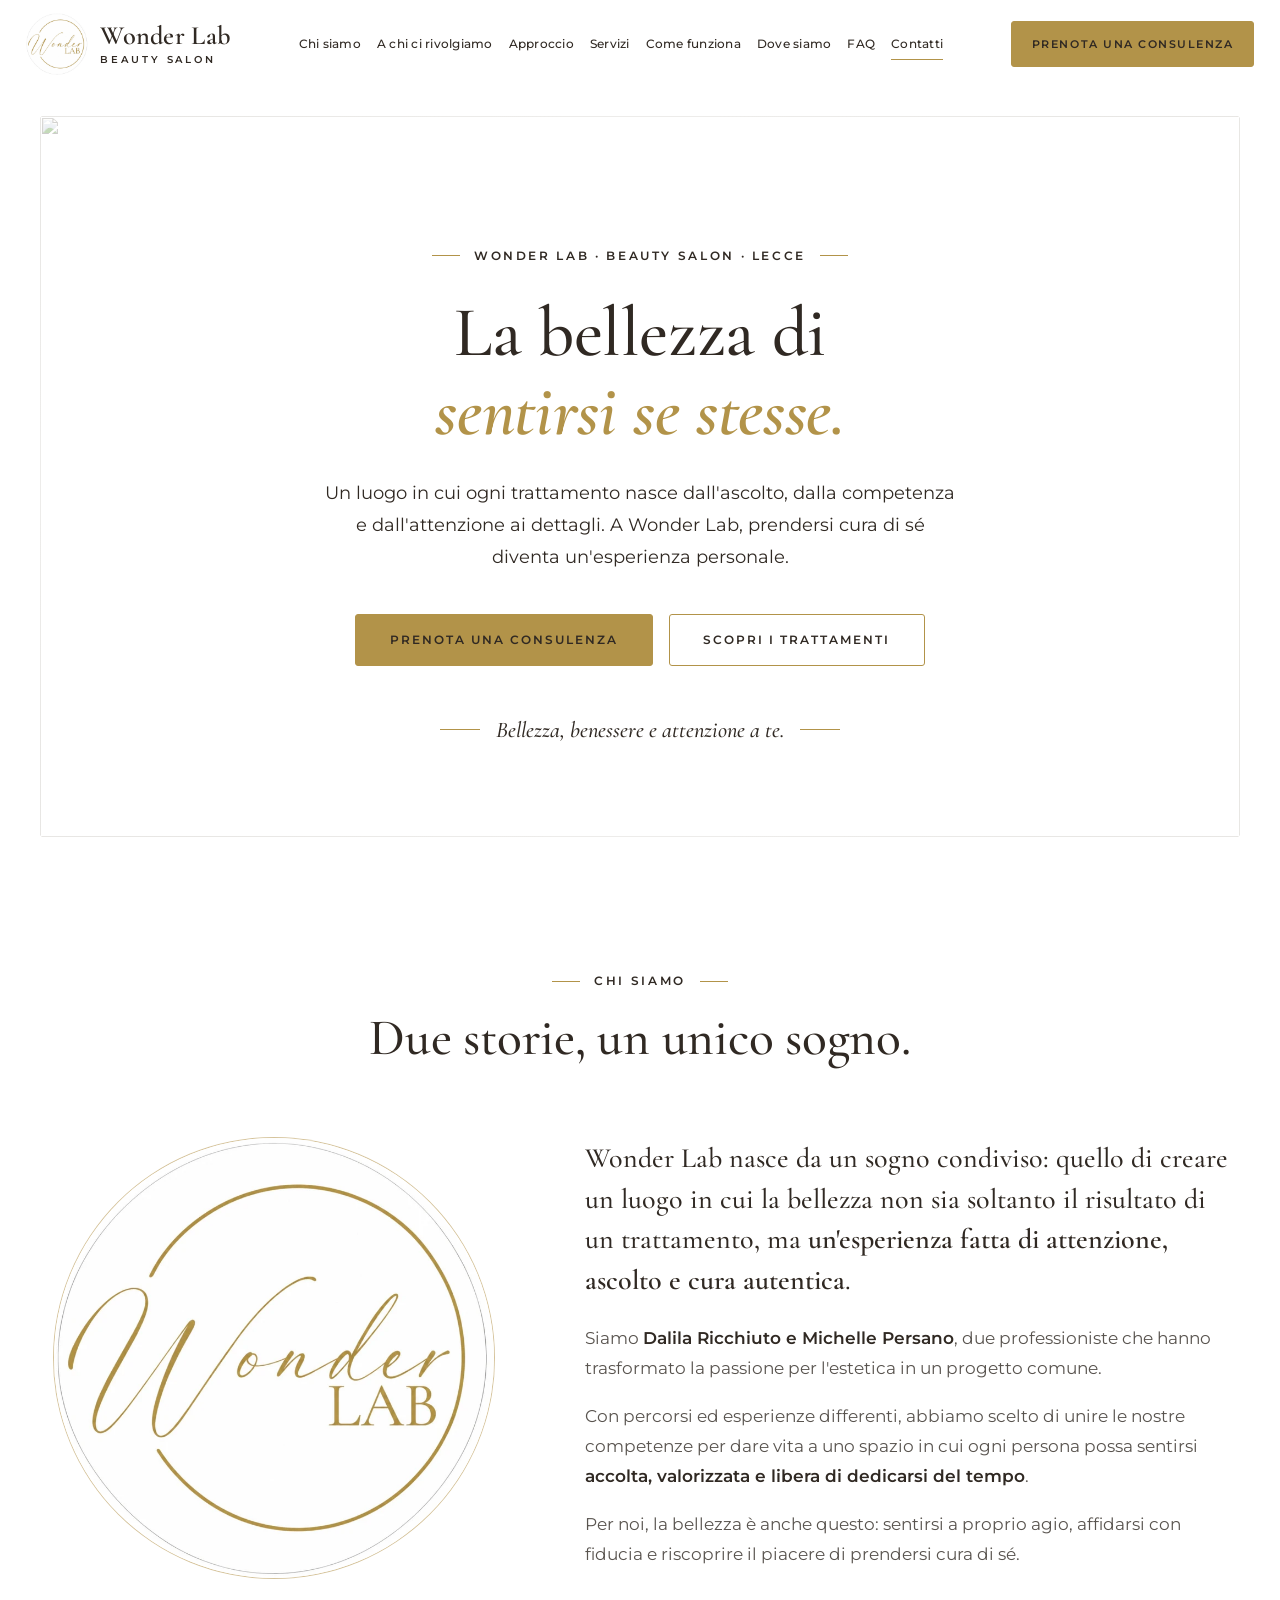
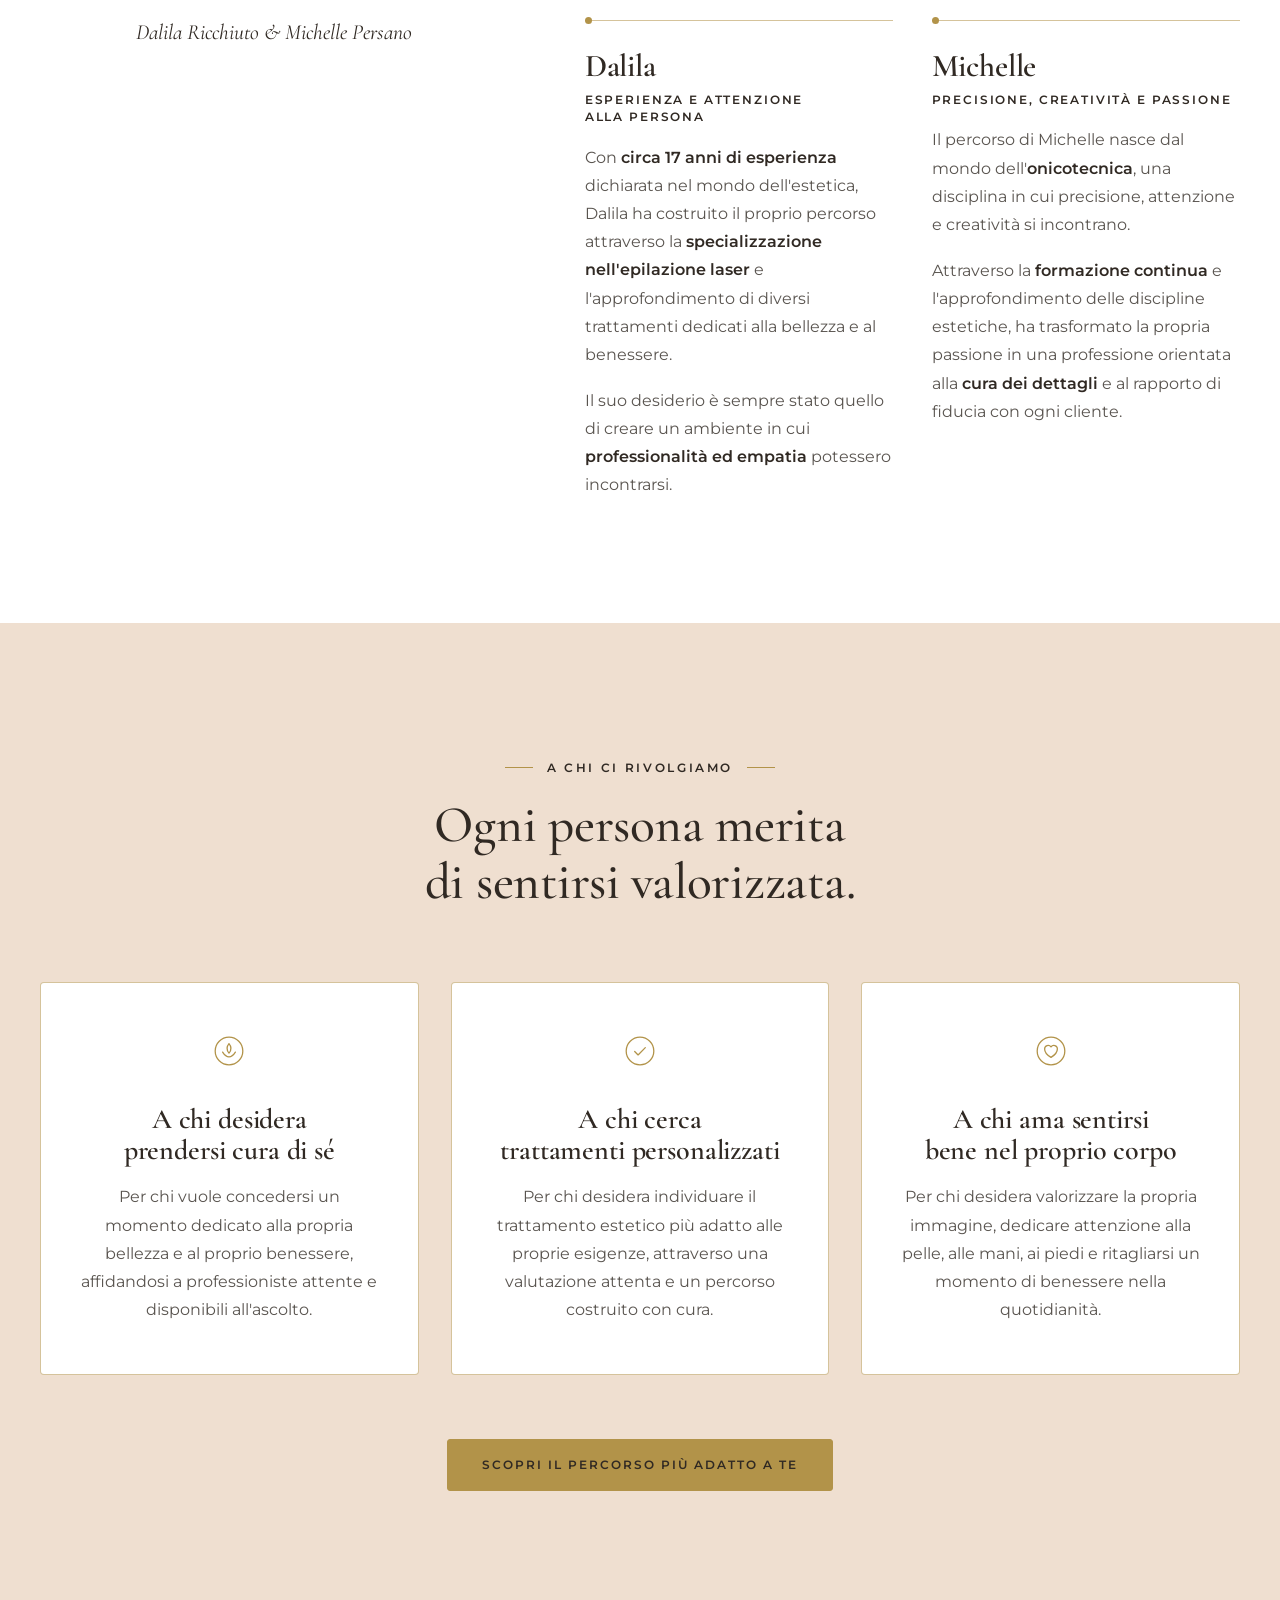
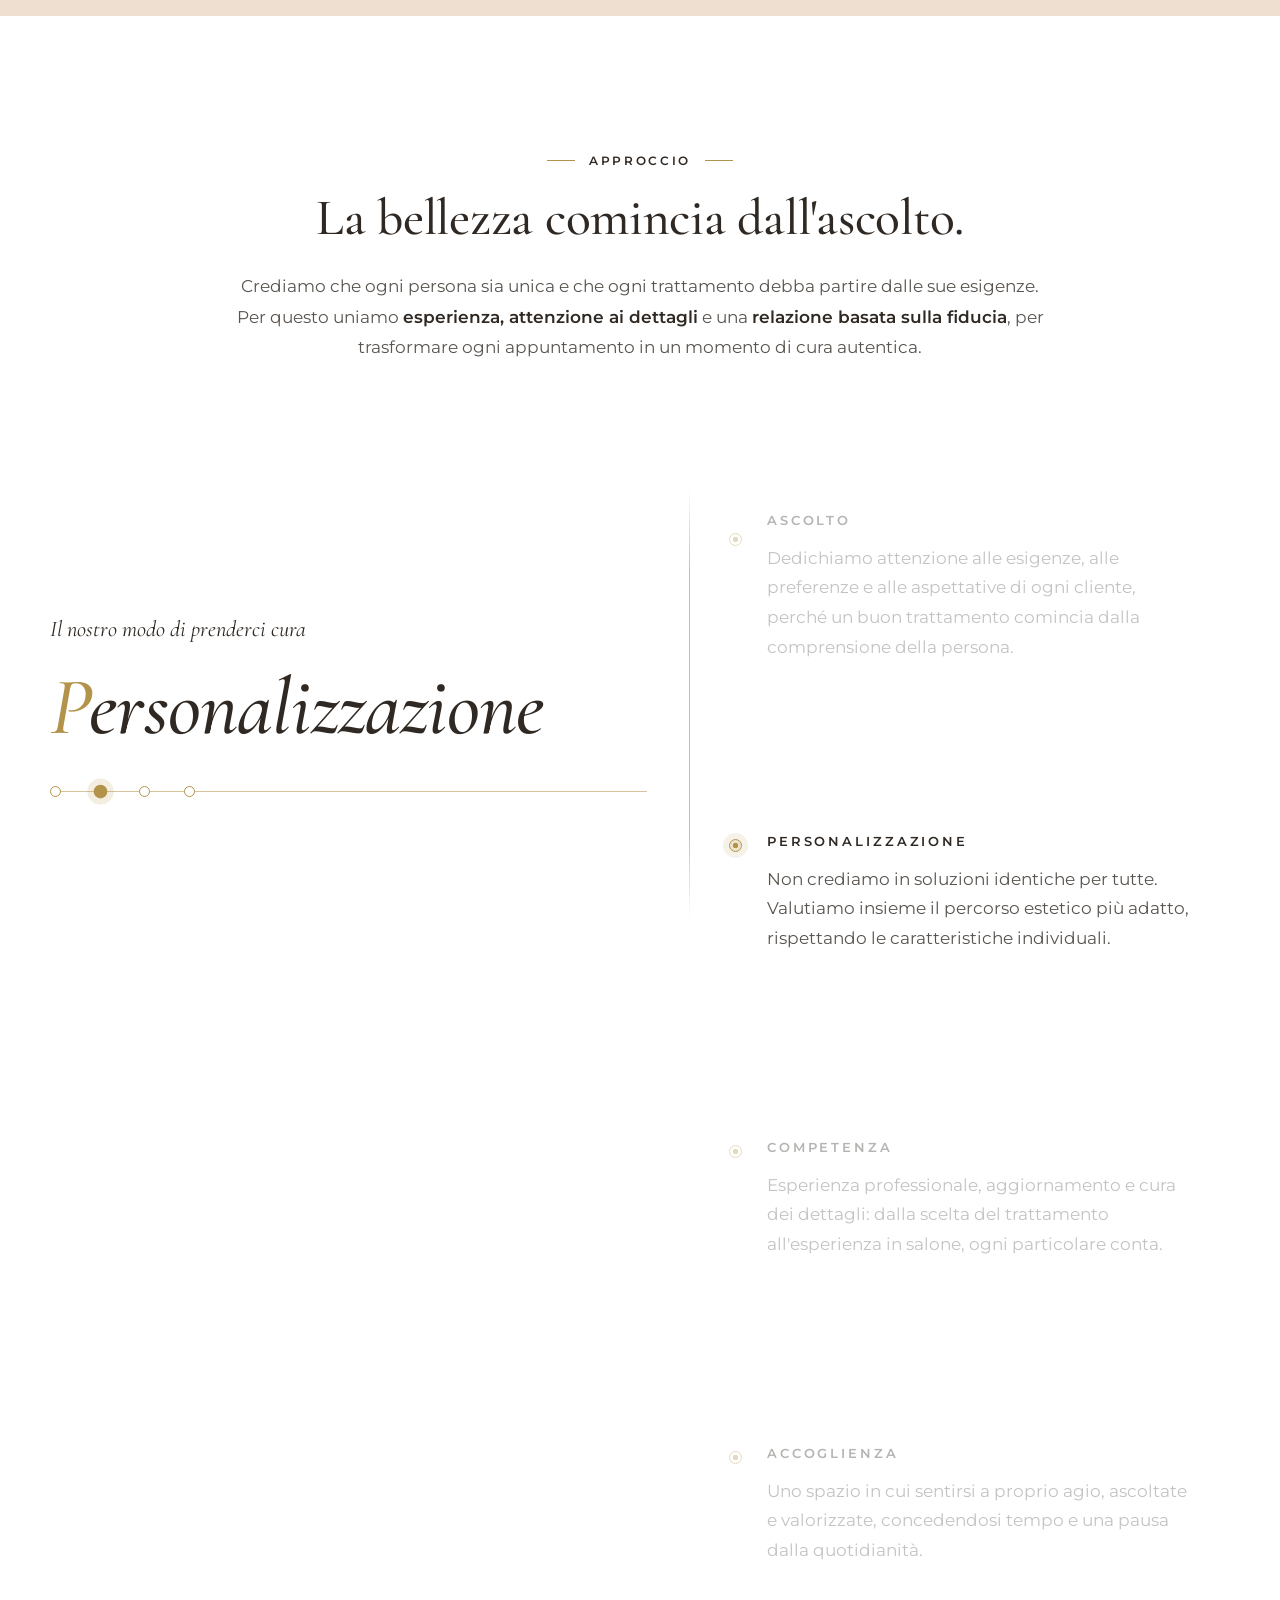
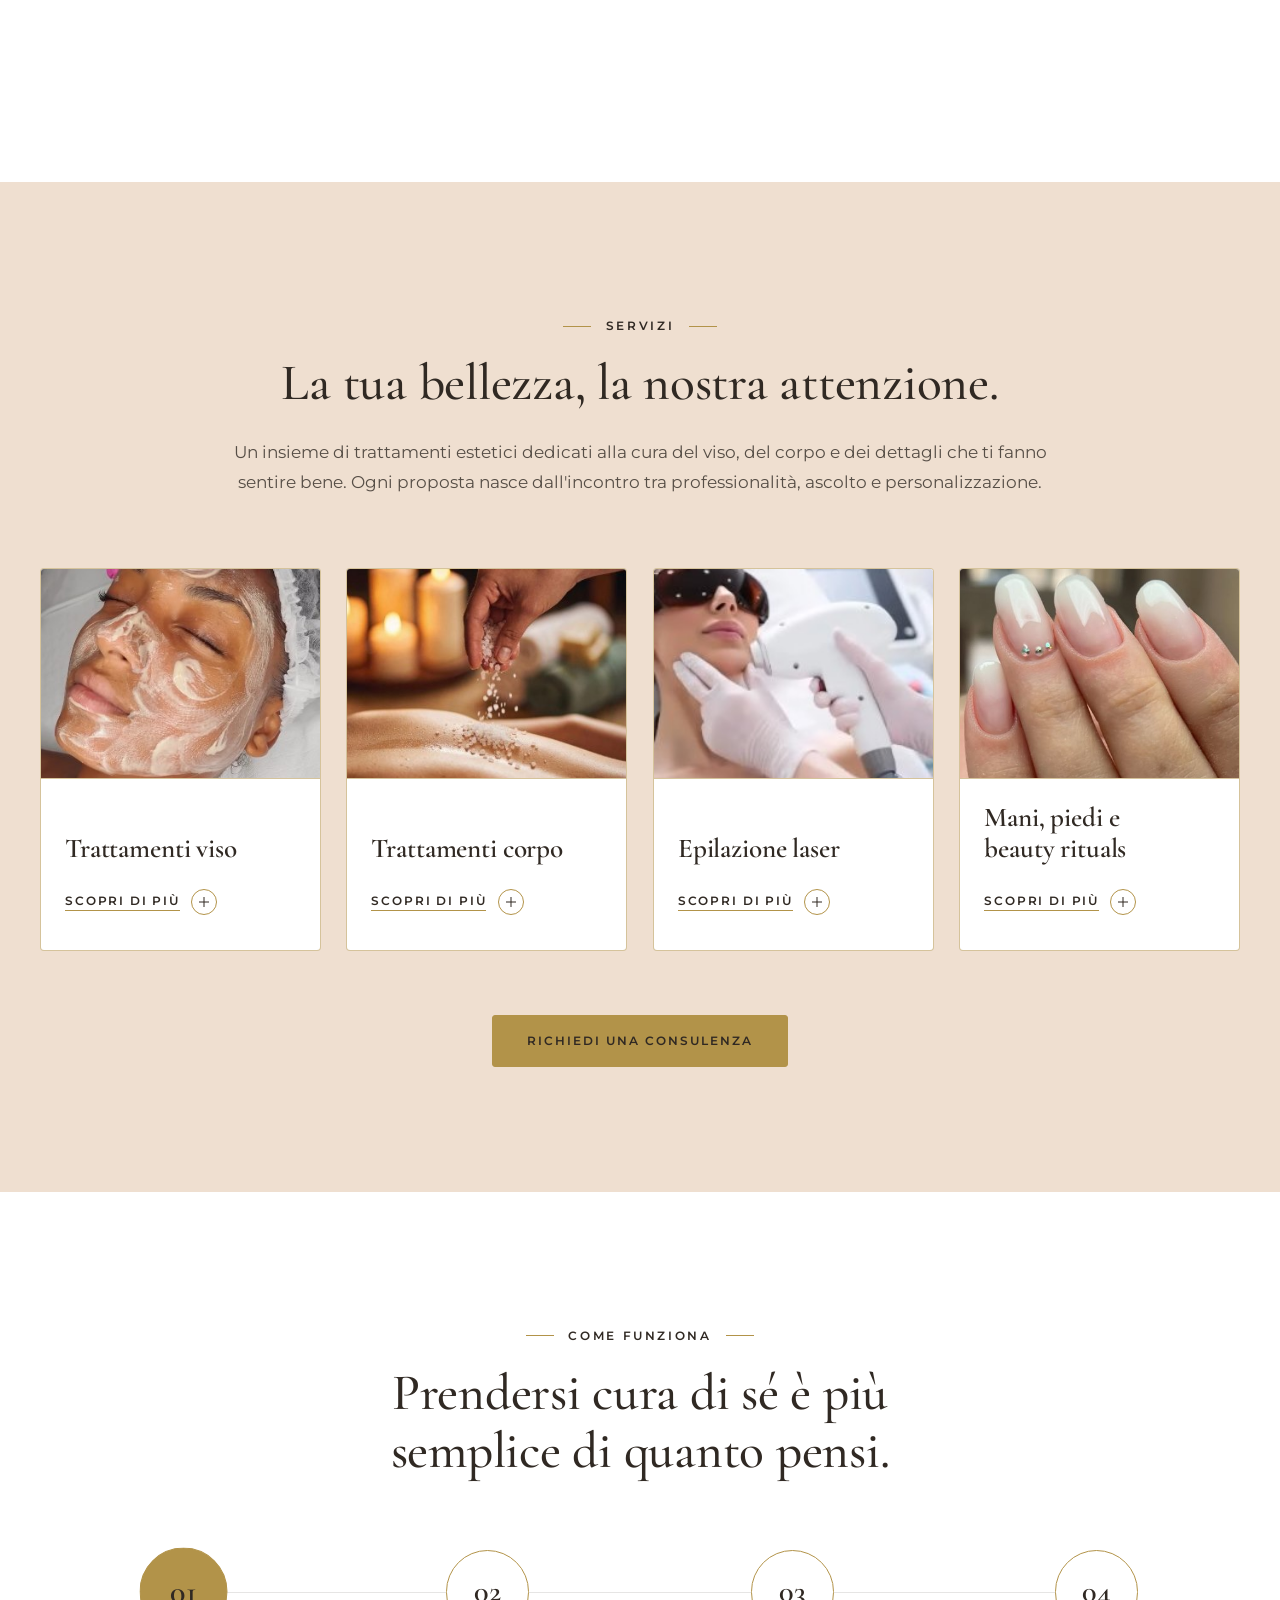
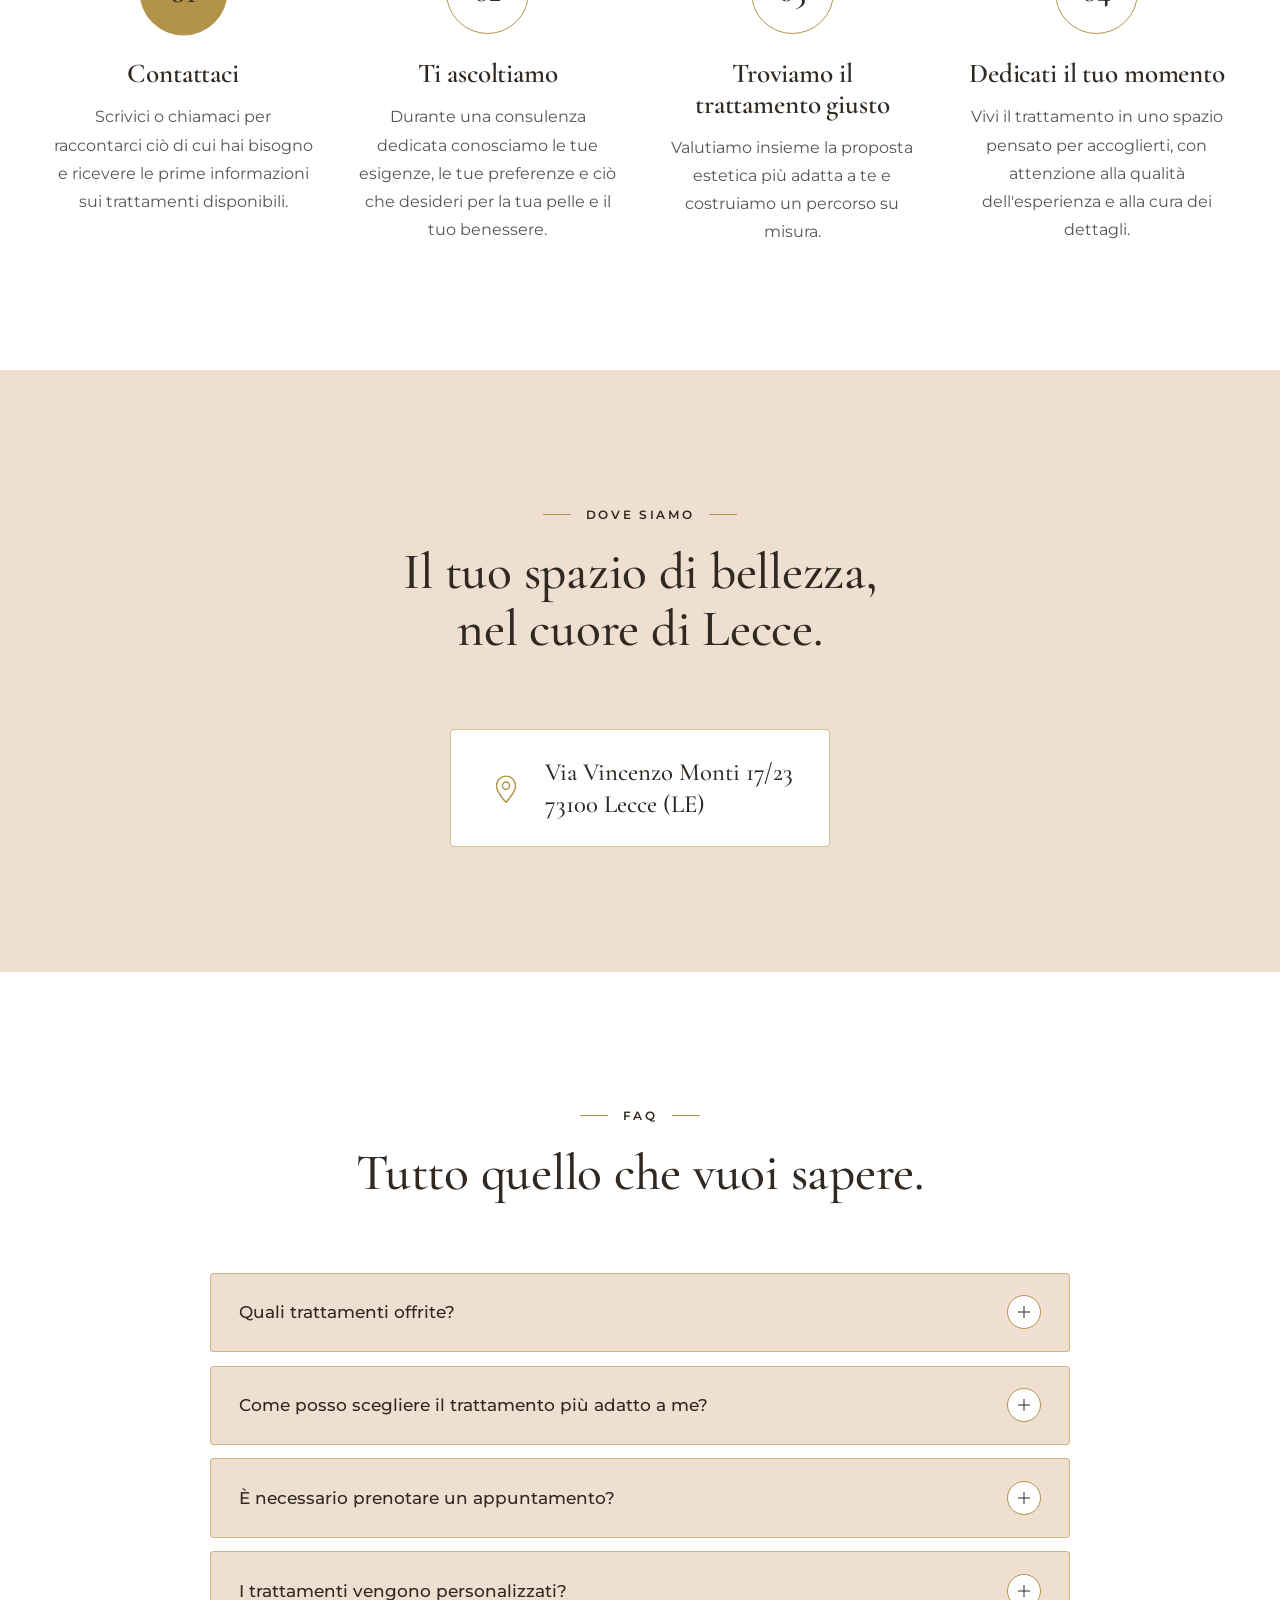
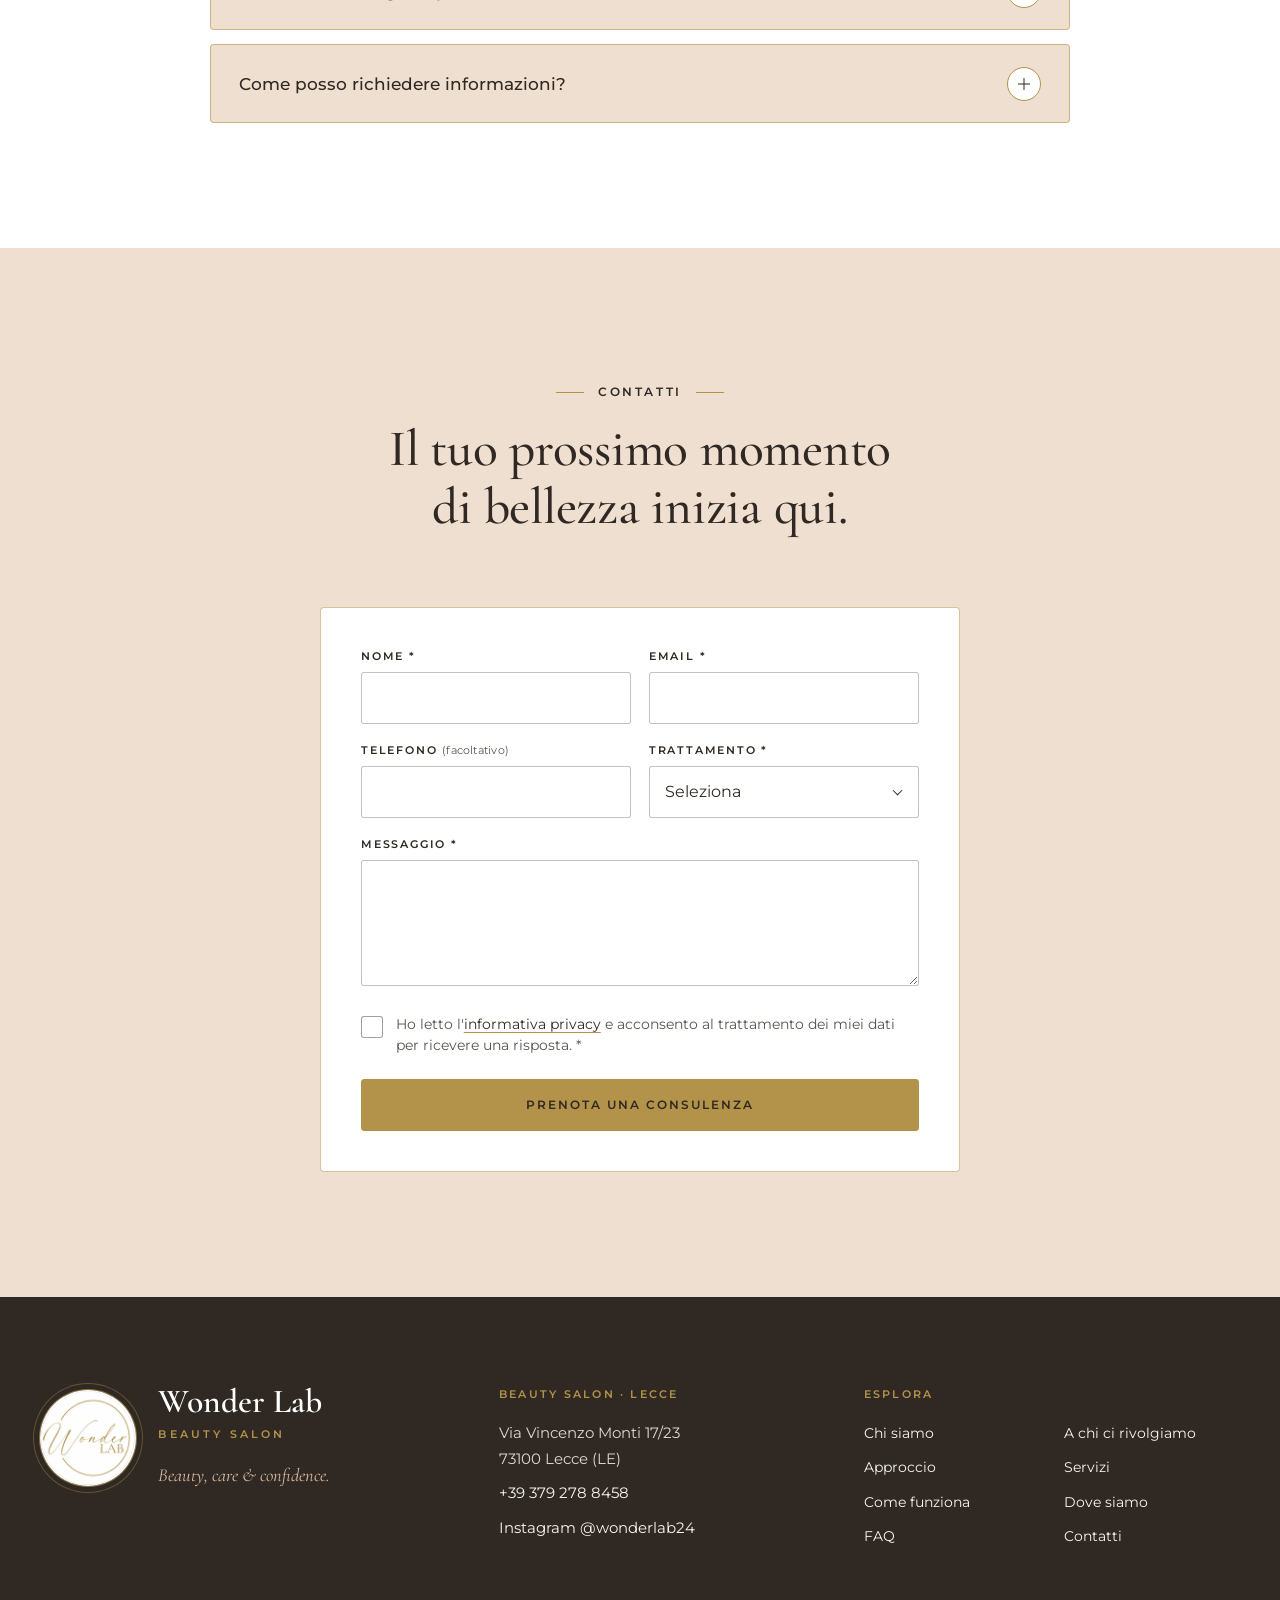
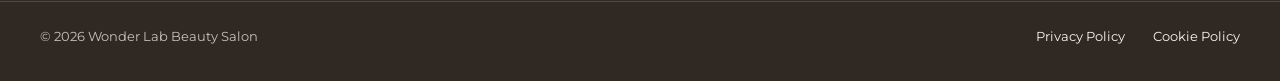
==== index.html @ a3a6bc38 "Sito one-page Wonder Lab Beauty Salon Prima versione del sito statico: header con menu completo, her" ====
<!doctype html>
<html lang="it">
<head>
  <meta charset="utf-8">
  <meta name="viewport" content="width=device-width, initial-scale=1">
  <title>Wonder Lab Beauty Salon Lecce | Trattamenti Viso e Corpo</title>
  <meta name="description" content="Scopri Wonder Lab Beauty Salon a Lecce: trattamenti estetici viso e corpo, epilazione laser, cura delle mani e dei piedi. Contattaci per una consulenza.">
  <meta name="theme-color" content="#FFFFFF">
  <link rel="canonical" href="https://www.example.com/"><!-- TODO: sostituire con il dominio definitivo -->

  <meta property="og:type" content="website">
  <meta property="og:locale" content="it_IT">
  <meta property="og:title" content="Wonder Lab Beauty Salon Lecce">
  <meta property="og:description" content="Trattamenti estetici viso e corpo, epilazione laser, cura delle mani e dei piedi a Lecce. Prenota una consulenza.">
  <meta property="og:image" content="assets/img/wonder-lab-logo.webp">

  <link rel="icon" type="image/webp" href="assets/img/wonder-lab-logo.webp">

  <link rel="preconnect" href="https://fonts.googleapis.com">
  <link rel="preconnect" href="https://fonts.gstatic.com" crossorigin>
  <link href="https://fonts.googleapis.com/css2?family=Cormorant+Garamond:ital,wght@0,500;0,600;1,500;1,600&family=Montserrat:wght@400;500;600&display=swap" rel="stylesheet">

  <link rel="preconnect" href="https://images.unsplash.com">
  <link rel="preload" as="image"
        imagesrcset="https://images.unsplash.com/photo-1552693673-1bf958298935?auto=format&fit=crop&w=800&q=70 800w,
                     https://images.unsplash.com/photo-1552693673-1bf958298935?auto=format&fit=crop&w=1400&q=70 1400w,
                     https://images.unsplash.com/photo-1552693673-1bf958298935?auto=format&fit=crop&w=2000&q=70 2000w"
        imagesizes="(min-width: 1280px) 1240px, 100vw">

  <link rel="stylesheet" href="css/styles.css">
  <script>document.documentElement.classList.add('js');</script>

  <!-- Dati strutturati: solo dati verificati (niente orari, recensioni o rating) -->
  <script type="application/ld+json">
  {
    "@context": "https://schema.org",
    "@type": "BeautySalon",
    "name": "Wonder Lab Beauty Salon",
    "image": "assets/img/wonder-lab-logo.webp",
    "logo": "assets/img/wonder-lab-logo.webp",
    "telephone": "+39 379 278 8458",
    "address": {
      "@type": "PostalAddress",
      "streetAddress": "Via Vincenzo Monti 17/23",
      "postalCode": "73100",
      "addressLocality": "Lecce",
      "addressRegion": "LE",
      "addressCountry": "IT"
    },
    "founder": [
      { "@type": "Person", "name": "Dalila Ricchiuto" },
      { "@type": "Person", "name": "Michelle Persano" }
    ],
    "sameAs": ["https://www.instagram.com/wonderlab24/"]
  }
  </script>
</head>
<body>
  <a class="skip-link" href="#main">Vai al contenuto</a>

  <!-- ============ 1. HEADER ============ -->
  <header class="site-header" id="top">
    <div class="header-inner">
      <a class="brand" href="#top" aria-label="Wonder Lab Beauty Salon – torna all'inizio">
        <img src="assets/img/wonder-lab-logo.webp" alt="" width="800" height="800" class="brand-logo">
        <span class="brand-text" aria-hidden="true">
          <span class="brand-name">Wonder Lab</span>
          <span class="brand-sub">Beauty Salon</span>
        </span>
      </a>

      <nav class="desktop-nav" aria-label="Navigazione principale">
        <ul class="nav-list">
          <li><a href="#chi-siamo">Chi siamo</a></li>
          <li><a href="#per-te">A chi ci rivolgiamo</a></li>
          <li><a href="#approccio">Approccio</a></li>
          <li><a href="#servizi">Servizi</a></li>
          <li><a href="#come-funziona">Come funziona</a></li>
          <li><a href="#dove-siamo">Dove siamo</a></li>
          <li><a href="#faq">FAQ</a></li>
          <li><a href="#contatti">Contatti</a></li>
        </ul>
      </nav>
      <a class="btn btn-primary header-cta" href="#contatti">Prenota una consulenza</a>

      <button class="nav-toggle" type="button" aria-expanded="false" aria-controls="mobile-nav">
        <span class="nav-toggle-lines" aria-hidden="true"></span>
        <span class="sr-only">Apri il menu</span>
      </button>
    </div>

    <!-- Menu burger: solo mobile -->
    <nav class="mobile-nav" id="mobile-nav" aria-label="Navigazione mobile">
      <ul class="mobile-list">
        <li><a href="#chi-siamo">Chi siamo</a></li>
        <li><a href="#per-te">A chi ci rivolgiamo</a></li>
        <li><a href="#approccio">Approccio</a></li>
        <li><a href="#servizi">Servizi</a></li>
        <li><a href="#come-funziona">Come funziona</a></li>
        <li><a href="#dove-siamo">Dove siamo</a></li>
        <li><a href="#faq">FAQ</a></li>
        <li><a href="#contatti">Contatti</a></li>
      </ul>
      <a class="btn btn-primary btn-block" href="#contatti">Prenota una consulenza</a>
    </nav>
  </header>

  <main id="main">

    <!-- ============ 2. HERO ============ -->
    <section class="hero" aria-labelledby="hero-title">
      <div class="container">
        <div class="hero-frame">
          <!-- Immagine illustrativa temporanea: sostituire con una fotografia autentica di Wonder Lab -->
          <img class="hero-img"
               src="https://images.unsplash.com/photo-1552693673-1bf958298935?auto=format&fit=crop&w=1400&q=70"
               srcset="https://images.unsplash.com/photo-1552693673-1bf958298935?auto=format&fit=crop&w=800&q=70 800w,
                       https://images.unsplash.com/photo-1552693673-1bf958298935?auto=format&fit=crop&w=1400&q=70 1400w,
                       https://images.unsplash.com/photo-1552693673-1bf958298935?auto=format&fit=crop&w=2000&q=70 2000w"
               sizes="(min-width: 1280px) 1240px, 100vw"
               alt="" width="2000" height="1333" fetchpriority="high" decoding="async">
          <div class="hero-overlay" aria-hidden="true"></div>

          <div class="hero-content">
            <p class="eyebrow">Wonder Lab · Beauty Salon · Lecce</p>
            <h1 id="hero-title">La bellezza di <em class="accent">sentirsi se stesse.</em></h1>
            <p class="hero-lead">Un luogo in cui ogni trattamento nasce dall'ascolto, dalla competenza e dall'attenzione ai dettagli. A Wonder Lab, prendersi cura di sé diventa un'esperienza personale.</p>
            <div class="btn-row">
              <a class="btn btn-primary" href="#contatti">Prenota una consulenza</a>
              <a class="btn btn-secondary" href="#servizi">Scopri i trattamenti</a>
            </div>
            <p class="hero-note"><span class="hairline" aria-hidden="true"></span>Bellezza, benessere e attenzione a te.<span class="hairline" aria-hidden="true"></span></p>
          </div>
        </div>
      </div>
    </section>

    <!-- ============ 3. CHI SIAMO — sfondo bianco ============ -->
    <section class="section bg-white" id="chi-siamo" aria-labelledby="chi-siamo-title">
      <div class="container about-grid">
        <!-- Su mobile la foto sta sopra al mini-titolo (ordine gestito con grid-template-areas) -->
        <figure class="about-visual reveal">
          <!--
            Contenitore circolare per la fotografia autentica delle fondatrici.
            Quando disponibile, sostituire il logo con:
            <img src="assets/img/dalila-michelle.webp" alt="Dalila Ricchiuto e Michelle Persano, fondatrici di Wonder Lab" class="about-photo">
          -->
          <div class="about-circle">
            <img src="assets/img/wonder-lab-logo.webp" alt="Logo Wonder Lab" width="800" height="800" loading="lazy" decoding="async" class="about-logo">
          </div>
          <figcaption class="about-caption">Dalila Ricchiuto &amp; Michelle Persano</figcaption>
        </figure>

        <header class="section-head about-head reveal">
          <p class="eyebrow">Chi siamo</p>
          <h2 id="chi-siamo-title">Due storie, un unico sogno.</h2>
        </header>

        <div class="about-text reveal">
          <p class="lead-serif">Wonder Lab nasce da un sogno condiviso: quello di creare un luogo in cui la bellezza non sia soltanto il risultato di un trattamento, ma <strong>un'esperienza fatta di attenzione, ascolto e cura autentica</strong>.</p>
          <p>Siamo <strong>Dalila Ricchiuto e Michelle Persano</strong>, due professioniste che hanno trasformato la passione per l'estetica in un progetto comune.</p>
          <p>Con percorsi ed esperienze differenti, abbiamo scelto di unire le nostre competenze per dare vita a uno spazio in cui ogni persona possa sentirsi <strong>accolta, valorizzata e libera di dedicarsi del tempo</strong>.</p>
          <p>Per noi, la bellezza è anche questo: sentirsi a proprio agio, affidarsi con fiducia e riscoprire il piacere di prendersi cura di sé.</p>

          <div class="founders">
            <article class="founder">
              <h3>Dalila <span>Esperienza e attenzione alla persona</span></h3>
              <p>Con <strong>circa 17 anni di esperienza</strong> dichiarata nel mondo dell'estetica, Dalila ha costruito il proprio percorso attraverso la <strong>specializzazione nell'epilazione laser</strong> e l'approfondimento di diversi trattamenti dedicati alla bellezza e al benessere.</p>
              <p>Il suo desiderio è sempre stato quello di creare un ambiente in cui <strong>professionalità ed empatia</strong> potessero incontrarsi.</p>
            </article>
            <article class="founder">
              <h3>Michelle <span>Precisione, creatività e passione</span></h3>
              <p>Il percorso di Michelle nasce dal mondo dell'<strong>onicotecnica</strong>, una disciplina in cui precisione, attenzione e creatività si incontrano.</p>
              <p>Attraverso la <strong>formazione continua</strong> e l'approfondimento delle discipline estetiche, ha trasformato la propria passione in una professione orientata alla <strong>cura dei dettagli</strong> e al rapporto di fiducia con ogni cliente.</p>
            </article>
          </div>
        </div>
      </div>
    </section>

    <!-- ============ 4. A CHI CI RIVOLGIAMO — sfondo #EFDFD0 ============ -->
    <section class="section bg-sand" id="per-te" aria-labelledby="per-te-title">
      <div class="container">
        <header class="section-head reveal">
          <p class="eyebrow">A chi ci rivolgiamo</p>
          <h2 id="per-te-title">Ogni persona merita di sentirsi valorizzata.</h2>
        </header>

        <ul class="audience-grid" role="list">
          <li class="audience-card reveal">
            <svg class="line-icon" viewBox="0 0 32 32" aria-hidden="true"><circle cx="16" cy="16" r="13"/><path d="M16 9c-2.5 3-2.5 6 0 9 2.5-3 2.5-6 0-9zM10 17c2 3.2 4 4.5 6 4.5s4-1.3 6-4.5"/></svg>
            <h3>A chi desidera prendersi cura di sé</h3>
            <p>Per chi vuole concedersi un momento dedicato alla propria bellezza e al proprio benessere, affidandosi a professioniste attente e disponibili all'ascolto.</p>
          </li>
          <li class="audience-card reveal">
            <svg class="line-icon" viewBox="0 0 32 32" aria-hidden="true"><circle cx="16" cy="16" r="13"/><path d="M11 16.5l3.2 3.2L21 12.8"/></svg>
            <h3>A chi cerca trattamenti personalizzati</h3>
            <p>Per chi desidera individuare il trattamento estetico più adatto alle proprie esigenze, attraverso una valutazione attenta e un percorso costruito con cura.</p>
          </li>
          <li class="audience-card reveal">
            <svg class="line-icon" viewBox="0 0 32 32" aria-hidden="true"><circle cx="16" cy="16" r="13"/><path d="M16 22s-6-3.6-6-8a3.3 3.3 0 0 1 6-1.9A3.3 3.3 0 0 1 22 14c0 4.4-6 8-6 8z"/></svg>
            <h3>A chi ama sentirsi bene nel proprio corpo</h3>
            <p>Per chi desidera valorizzare la propria immagine, dedicare attenzione alla pelle, alle mani, ai piedi e ritagliarsi un momento di benessere nella quotidianità.</p>
          </li>
        </ul>

        <div class="section-cta reveal">
          <a class="btn btn-primary" href="#contatti">Scopri il percorso più adatto a te</a>
        </div>
      </div>
    </section>

    <!-- ============ 5. IL NOSTRO APPROCCIO — sfondo bianco ============ -->
    <section class="section bg-white approach" id="approccio" aria-labelledby="approccio-title">
      <div class="container">
        <header class="section-head reveal">
          <p class="eyebrow">Approccio</p>
          <h2 id="approccio-title">La bellezza comincia dall'ascolto.</h2>
          <p class="section-intro">Crediamo che ogni persona sia unica e che ogni trattamento debba partire dalle sue esigenze. Per questo uniamo <strong>esperienza, attenzione ai dettagli</strong> e una <strong>relazione basata sulla fiducia</strong>, per trasformare ogni appuntamento in un momento di cura autentica.</p>
        </header>

        <!--
          Racconto a scorrimento: a sinistra una grande parola editoriale (fissa durante lo scroll)
          che cambia con un effetto "sipario"; a destra i 4 principi con bullet a perla.
          Su mobile la parola grande diventa il titolo di ciascun principio.
        -->
        <div class="philo" id="philo">
          <div class="philo-stage" aria-hidden="true">
            <p class="philo-kicker">Il nostro modo di prenderci cura</p>
            <div class="philo-words">
              <span class="pw is-current">Ascolto</span>
              <span class="pw">Personalizzazione</span>
              <span class="pw">Competenza</span>
              <span class="pw">Accoglienza</span>
            </div>
            <div class="philo-pearls"><span class="is-current"></span><span></span><span></span><span></span></div>
          </div>

          <ul class="philo-list" role="list">
            <li class="pp is-current">
              <h3>Ascolto</h3>
              <p>Dedichiamo attenzione alle esigenze, alle preferenze e alle aspettative di ogni cliente, perché un buon trattamento comincia dalla comprensione della persona.</p>
            </li>
            <li class="pp">
              <h3>Personalizzazione</h3>
              <p>Non crediamo in soluzioni identiche per tutte. Valutiamo insieme il percorso estetico più adatto, rispettando le caratteristiche individuali.</p>
            </li>
            <li class="pp">
              <h3>Competenza</h3>
              <p>Esperienza professionale, aggiornamento e cura dei dettagli: dalla scelta del trattamento all'esperienza in salone, ogni particolare conta.</p>
            </li>
            <li class="pp">
              <h3>Accoglienza</h3>
              <p>Uno spazio in cui sentirsi a proprio agio, ascoltate e valorizzate, concedendosi tempo e una pausa dalla quotidianità.</p>
            </li>
          </ul>
        </div>
      </div>
    </section>

    <!-- ============ 6. I SERVIZI — sfondo #EFDFD0 ============ -->
    <section class="section bg-sand" id="servizi" aria-labelledby="servizi-title">
      <div class="container">
        <header class="section-head reveal">
          <p class="eyebrow">Servizi</p>
          <h2 id="servizi-title">La tua bellezza, la nostra attenzione.</h2>
          <p class="section-intro">Un insieme di trattamenti estetici dedicati alla cura del viso, del corpo e dei dettagli che ti fanno sentire bene. Ogni proposta nasce dall'incontro tra professionalità, ascolto e personalizzazione.</p>
        </header>

        <ul class="services-grid" role="list">
          <li class="service-card reveal">
            <div class="service-media">
              <img src="assets/img/trattamenti-viso.jpg" alt="Trattamento viso con maschera applicata in cabina" width="327" height="414" loading="lazy" decoding="async" style="object-position: 50% 35%">
            </div>
            <div class="service-body">
              <h3>Trattamenti viso</h3>
              <div class="service-more" id="sm-1"><div>
                <p>Trattamenti dedicati al viso, costruiti sulle caratteristiche della tua pelle. Proponiamo anche percorsi di <strong>estetica avanzata</strong>, tra cui il needling con il <strong>cocktail NCTC 135</strong>, formulazione nota in medicina estetica, nella versione <strong>PLUS</strong>:</p>
                <ul class="formula" role="list">
                  <li>23 aminoacidi, 18 vitamine e 6 minerali</li>
                  <li>Fattori di crescita EGF e FGF, acido ialuronico e glutatione</li>
                </ul>
              </div></div>
              <button type="button" class="more-btn" aria-expanded="false" aria-controls="sm-1"><span class="more-label">Scopri di più</span><span class="sr-only"> sui trattamenti viso</span><span class="more-icon" aria-hidden="true"></span></button>
            </div>
          </li>
          <li class="service-card reveal">
            <div class="service-media">
              <img src="assets/img/trattamenti-corpo.jpg" alt="Applicazione di uno scrub ai sali durante un trattamento corpo" width="334" height="247" loading="lazy" decoding="async">
            </div>
            <div class="service-body">
              <h3>Trattamenti corpo</h3>
              <div class="service-more" id="sm-2"><div>
                <p>Percorsi estetici personalizzati che possono integrare tecnologie quali <strong>radiofrequenza, vacuum, ultrasuoni corpo e pressoterapia</strong>, secondo la valutazione delle esigenze individuali.</p>
              </div></div>
              <button type="button" class="more-btn" aria-expanded="false" aria-controls="sm-2"><span class="more-label">Scopri di più</span><span class="sr-only"> sui trattamenti corpo</span><span class="more-icon" aria-hidden="true"></span></button>
            </div>
          </li>
          <li class="service-card reveal">
            <div class="service-media">
              <img src="assets/img/epilazione-laser.jpg" alt="Trattamento di epilazione laser sul viso con occhiali protettivi" width="232" height="196" loading="lazy" decoding="async" style="object-position: 40% 50%">
            </div>
            <div class="service-body">
              <h3>Epilazione laser</h3>
              <div class="service-more" id="sm-3"><div>
                <p>Trattamenti di epilazione laser accompagnati da attenzione professionale, <strong>valutazione iniziale</strong> e indicazioni personalizzate in relazione alla pelle e al pelo.</p>
              </div></div>
              <button type="button" class="more-btn" aria-expanded="false" aria-controls="sm-3"><span class="more-label">Scopri di più</span><span class="sr-only"> sull'epilazione laser</span><span class="more-icon" aria-hidden="true"></span></button>
            </div>
          </li>
          <li class="service-card reveal">
            <div class="service-media">
              <img src="assets/img/mani-piedi.jpg" alt="Manicure con effetto baby boomer e piccoli brillanti" width="443" height="551" loading="lazy" decoding="async" style="object-position: 50% 30%">
            </div>
            <div class="service-body">
              <h3>Mani, piedi e beauty rituals</h3>
              <div class="service-more" id="sm-4"><div>
                <p>Servizi dedicati alla cura estetica delle mani e dei piedi, all'<strong>onicotecnica</strong>, alla <strong>laminazione</strong> e ai momenti di relax, secondo i servizi disponibili in salone.</p>
              </div></div>
              <button type="button" class="more-btn" aria-expanded="false" aria-controls="sm-4"><span class="more-label">Scopri di più</span><span class="sr-only"> su mani, piedi e beauty rituals</span><span class="more-icon" aria-hidden="true"></span></button>
            </div>
          </li>
        </ul>

        <div class="section-cta reveal">
          <a class="btn btn-primary" href="#contatti">Richiedi una consulenza</a>
        </div>
      </div>
    </section>

    <!-- ============ 7. COME FUNZIONA — sfondo bianco ============ -->
    <section class="section bg-white" id="come-funziona" aria-labelledby="come-title">
      <div class="container">
        <header class="section-head reveal">
          <p class="eyebrow">Come funziona</p>
          <h2 id="come-title">Prendersi cura di sé è più semplice di quanto pensi.</h2>
        </header>

        <!-- Timeline animata: la linea si "disegna" con lo scroll e accende i passaggi -->
        <div class="journey" id="journey">
        <span class="journey-track" aria-hidden="true"><span class="journey-fill"></span><span class="journey-spark"></span></span>
        <ol class="journey-steps">
          <li class="jstep">
            <span class="jnum" aria-hidden="true">01</span>
            <h3>Contattaci</h3>
            <p>Scrivici o chiamaci per raccontarci ciò di cui hai bisogno e ricevere le prime informazioni sui trattamenti disponibili.</p>
          </li>
          <li class="jstep">
            <span class="jnum" aria-hidden="true">02</span>
            <h3>Ti ascoltiamo</h3>
            <p>Durante una consulenza dedicata conosciamo le tue esigenze, le tue preferenze e ciò che desideri per la tua pelle e il tuo benessere.</p>
          </li>
          <li class="jstep">
            <span class="jnum" aria-hidden="true">03</span>
            <h3>Troviamo il trattamento giusto</h3>
            <p>Valutiamo insieme la proposta estetica più adatta a te e costruiamo un percorso su misura.</p>
          </li>
          <li class="jstep">
            <span class="jnum" aria-hidden="true">04</span>
            <h3>Dedicati il tuo momento</h3>
            <p>Vivi il trattamento in uno spazio pensato per accoglierti, con attenzione alla qualità dell'esperienza e alla cura dei dettagli.</p>
          </li>
        </ol>
        </div>
      </div>
    </section>

    <!-- ============ 8. DOVE RICEVIAMO — sfondo #EFDFD0 ============ -->
    <section class="section bg-sand" id="dove-siamo" aria-labelledby="dove-title">
      <div class="container">
        <header class="section-head reveal">
          <p class="eyebrow">Dove siamo</p>
          <h2 id="dove-title">Il tuo spazio di bellezza, nel cuore di Lecce.</h2>
        </header>

        <div class="address-box reveal">
          <svg class="line-icon" viewBox="0 0 32 32" aria-hidden="true"><path d="M16 28s-8-8.2-8-14a8 8 0 0 1 16 0c0 5.8-8 14-8 14z"/><circle cx="16" cy="14" r="3"/></svg>
          <address>Via Vincenzo Monti 17/23<br>73100 Lecce (LE)</address>
        </div>
      </div>
    </section>

    <!-- ============ 9. FAQ — sfondo bianco ============ -->
    <section class="section bg-white" id="faq" aria-labelledby="faq-title">
      <div class="container container-narrow">
        <header class="section-head reveal">
          <p class="eyebrow">FAQ</p>
          <h2 id="faq-title">Tutto quello che vuoi sapere.</h2>
        </header>

        <div class="faq reveal">
          <div class="faq-item">
            <h3><button type="button" class="faq-q" aria-expanded="false" aria-controls="faq-a1" id="faq-q1">Quali trattamenti offrite?<span class="faq-icon" aria-hidden="true"></span></button></h3>
            <div class="faq-a" id="faq-a1" role="region" aria-labelledby="faq-q1"><div><p>Proponiamo servizi estetici dedicati alla cura del viso, del corpo, delle mani e dei piedi, oltre a trattamenti di epilazione laser e altre proposte beauty. Contattaci e ti diremo la disponibilità aggiornata dei singoli servizi.</p></div></div>
          </div>
          <div class="faq-item">
            <h3><button type="button" class="faq-q" aria-expanded="false" aria-controls="faq-a2" id="faq-q2">Come posso scegliere il trattamento più adatto a me?<span class="faq-icon" aria-hidden="true"></span></button></h3>
            <div class="faq-a" id="faq-a2" role="region" aria-labelledby="faq-q2"><div><p>Puoi prenotare una consulenza con noi: ascolteremo le tue esigenze e ti aiuteremo a individuare le possibilità più adatte.</p></div></div>
          </div>
          <div class="faq-item">
            <h3><button type="button" class="faq-q" aria-expanded="false" aria-controls="faq-a3" id="faq-q3">È necessario prenotare un appuntamento?<span class="faq-icon" aria-hidden="true"></span></button></h3>
            <div class="faq-a" id="faq-a3" role="region" aria-labelledby="faq-q3"><div><p>Ti consigliamo di contattarci in anticipo: così possiamo verificare insieme la disponibilità e organizzare al meglio il tuo appuntamento.</p></div></div>
          </div>
          <div class="faq-item">
            <h3><button type="button" class="faq-q" aria-expanded="false" aria-controls="faq-a4" id="faq-q4">I trattamenti vengono personalizzati?<span class="faq-icon" aria-hidden="true"></span></button></h3>
            <div class="faq-a" id="faq-a4" role="region" aria-labelledby="faq-q4"><div><p>Sì, partiamo sempre dalle tue esigenze: è il cuore del nostro approccio. Le modalità di personalizzazione dipendono dal trattamento scelto e dalla valutazione iniziale che facciamo insieme.</p></div></div>
          </div>
          <div class="faq-item">
            <h3><button type="button" class="faq-q" aria-expanded="false" aria-controls="faq-a5" id="faq-q5">Come posso richiedere informazioni?<span class="faq-icon" aria-hidden="true"></span></button></h3>
            <div class="faq-a" id="faq-a5" role="region" aria-labelledby="faq-q5"><div><p>Puoi chiamarci al numero <a href="tel:+393792788458">+39 379 278 8458</a>, scriverci sul nostro profilo <a href="https://www.instagram.com/wonderlab24/" target="_blank" rel="noopener">Instagram</a> oppure venirci a trovare in Via Vincenzo Monti 17/23, a Lecce.</p></div></div>
          </div>
        </div>
      </div>
    </section>

    <!-- ============ 10. CONTATTI — sfondo #EFDFD0 ============ -->
    <section class="section bg-sand" id="contatti" aria-labelledby="contatti-title">
      <div class="container">
        <header class="section-head reveal">
          <p class="eyebrow">Contatti</p>
          <h2 id="contatti-title">Il tuo prossimo momento di bellezza inizia qui.</h2>
        </header>

        <!--
          FORM CONTATTI
          Nessun backend è ancora collegato. Per attivarlo, inserire nell'attributo data-endpoint
          l'URL di un servizio reale (es. Formspree, Netlify Forms, script PHP del server).
          Finché data-endpoint è vuoto, il form NON dichiara l'invio: valida i dati e propone
          di inoltrare la richiesta via WhatsApp con il messaggio già compilato.
        -->
        <form class="contact-form reveal" id="contact-form" novalidate data-endpoint="">
          <div class="field-row">
            <div class="field">
              <label for="f-nome">Nome <span aria-hidden="true">*</span></label>
              <input id="f-nome" name="nome" type="text" autocomplete="name" required aria-describedby="e-nome">
              <p class="field-error" id="e-nome" aria-live="polite"></p>
            </div>
            <div class="field">
              <label for="f-email">Email <span aria-hidden="true">*</span></label>
              <input id="f-email" name="email" type="email" autocomplete="email" required aria-describedby="e-email">
              <p class="field-error" id="e-email" aria-live="polite"></p>
            </div>
          </div>
          <div class="field-row">
            <div class="field">
              <label for="f-tel">Telefono <span class="optional">(facoltativo)</span></label>
              <input id="f-tel" name="telefono" type="tel" autocomplete="tel" inputmode="tel" aria-describedby="e-tel">
              <p class="field-error" id="e-tel" aria-live="polite"></p>
            </div>
            <div class="field">
              <label for="f-tratt">Trattamento <span aria-hidden="true">*</span></label>
              <div class="select-wrap">
                <select id="f-tratt" name="trattamento" required aria-describedby="e-tratt">
                  <option value="">Seleziona</option>
                  <option>Trattamenti viso</option>
                  <option>Trattamenti corpo</option>
                  <option>Epilazione laser</option>
                  <option>Mani, piedi e beauty rituals</option>
                  <option>Non so ancora: vorrei una consulenza</option>
                </select>
              </div>
              <p class="field-error" id="e-tratt" aria-live="polite"></p>
            </div>
          </div>
          <div class="field">
            <label for="f-msg">Messaggio <span aria-hidden="true">*</span></label>
            <textarea id="f-msg" name="messaggio" rows="4" required aria-describedby="e-msg"></textarea>
            <p class="field-error" id="e-msg" aria-live="polite"></p>
          </div>
          <div class="field field-check">
            <input id="f-privacy" name="privacy" type="checkbox" required aria-describedby="e-privacy">
            <label for="f-privacy">Ho letto l'<a href="privacy-policy.html">informativa privacy</a> e acconsento al trattamento dei miei dati per ricevere una risposta. <span aria-hidden="true">*</span></label>
            <p class="field-error" id="e-privacy" aria-live="polite"></p>
          </div>
          <button type="submit" class="btn btn-primary btn-block">Prenota una consulenza</button>
          <div class="form-status" id="form-status" role="status" aria-live="polite" tabindex="-1" hidden></div>
        </form>
      </div>
    </section>
  </main>

  <!-- ============ 11. FOOTER ============ -->
  <footer class="site-footer">
    <div class="container footer-grid">
      <div class="footer-brand">
        <img src="assets/img/wonder-lab-logo.webp" alt="" width="800" height="800" loading="lazy" decoding="async" class="footer-logo">
        <div>
          <p class="footer-name">Wonder Lab</p>
          <p class="footer-sub">Beauty Salon</p>
          <p class="footer-tag">Beauty, care &amp; confidence.</p>
        </div>
      </div>

      <div class="footer-col">
        <p class="footer-label">Beauty Salon · Lecce</p>
        <address>Via Vincenzo Monti 17/23<br>73100 Lecce (LE)</address>
        <p><a href="tel:+393792788458">+39 379 278 8458</a></p>
        <p><a href="https://www.instagram.com/wonderlab24/" target="_blank" rel="noopener">Instagram @wonderlab24</a></p>
      </div>

      <nav class="footer-col" aria-label="Link del footer">
        <p class="footer-label">Esplora</p>
        <ul class="footer-links">
          <li><a href="#chi-siamo">Chi siamo</a></li>
          <li><a href="#per-te">A chi ci rivolgiamo</a></li>
          <li><a href="#approccio">Approccio</a></li>
          <li><a href="#servizi">Servizi</a></li>
          <li><a href="#come-funziona">Come funziona</a></li>
          <li><a href="#dove-siamo">Dove siamo</a></li>
          <li><a href="#faq">FAQ</a></li>
          <li><a href="#contatti">Contatti</a></li>
        </ul>
      </nav>
    </div>

    <div class="container footer-bottom">
      <p>© <span id="year">2026</span> Wonder Lab Beauty Salon</p>
      <!-- Dati fiscali (ragione sociale, P.IVA) da inserire solo dopo conferma documentale -->
      <ul class="footer-legal">
        <li><a href="privacy-policy.html">Privacy Policy</a></li>
        <li><a href="cookie-policy.html">Cookie Policy</a></li>
      </ul>
    </div>
  </footer>

  <script src="js/main.js" defer></script>
</body>
</html>
---- css/styles.css ----
/* =========================================================
   WONDER LAB — Luxury Beauty Boutique
   Sfondi sezione alternati: #FFFFFF / #EFDFD0
   Accenti e CTA: #B29349
   Box, tendine e form: sempre su un colore diverso dalla sezione
   ========================================================= */

:root {
  --white: #FFFFFF;
  --sand: #EFDFD0;
  --ivory: #F8F5EF;
  --gold: #B29349;
  --nude: #D8B9A4;
  --espresso: #302923;

  --text: var(--espresso);
  --text-soft: rgba(48, 41, 35, 0.8);
  --line: rgba(178, 147, 73, 0.55);
  --line-soft: rgba(48, 41, 35, 0.12);

  --serif: "Cormorant Garamond", "Times New Roman", Georgia, serif;
  --sans: "Montserrat", system-ui, -apple-system, "Segoe UI", sans-serif;

  --fs-h1: clamp(2.4rem, 1.55rem + 3.6vw, 5.1rem);      /* 38 → 82px */
  --fs-h2: clamp(2rem, 1.45rem + 2.2vw, 3.6rem);        /* 32 → 58px */
  --fs-h3: clamp(1.55rem, 1.35rem + 0.75vw, 2.1rem);    /* 25 → 34px */
  --fs-body: clamp(0.95rem, 0.9rem + 0.2vw, 1.0625rem); /* 15 → 17px */
  --fs-eyebrow: 0.75rem;

  --container: 1220px;
  --gutter: clamp(1rem, 0.5rem + 2.5vw, 2.5rem);
  --section-y: clamp(4.5rem, 3rem + 6vw, 8.5rem);
  --radius: 4px;
  --header-h: 88px;

  --ease: cubic-bezier(.22, .61, .36, 1);
}

/* ---------- Reset essenziale ---------- */
*, *::before, *::after { box-sizing: border-box; }
html { -webkit-text-size-adjust: 100%; scroll-behavior: smooth; scroll-padding-top: calc(var(--header-h) + 8px); }
body {
  margin: 0;
  background: var(--white);
  color: var(--text);
  font-family: var(--sans);
  font-size: var(--fs-body);
  line-height: 1.75;
  -webkit-font-smoothing: antialiased;
  text-rendering: optimizeLegibility;
  overflow-x: hidden;
}
@supports (overflow: clip) { html, body { overflow-x: clip; } }
img { display: block; max-width: 100%; height: auto; }
a { color: inherit; }
ul[role="list"], ol { list-style: none; margin: 0; padding: 0; }
h1, h2, h3 {
  font-family: var(--serif);
  font-weight: 500;
  line-height: 1.12;
  letter-spacing: -0.005em;
  margin: 0;
  color: var(--espresso);
  text-wrap: balance;
}
h1 { font-size: var(--fs-h1); }
h2 { font-size: var(--fs-h2); }
h3 { font-size: var(--fs-h3); font-weight: 600; }
p { margin: 0 0 1.1em; }
p:last-child { margin-bottom: 0; }
strong { font-weight: 600; color: var(--espresso); }
address { font-style: normal; }

.sr-only {
  position: absolute !important; width: 1px; height: 1px; padding: 0; margin: -1px;
  overflow: hidden; clip: rect(0 0 0 0); white-space: nowrap; border: 0;
}
.skip-link {
  position: absolute; left: 1rem; top: -100px; z-index: 200;
  background: var(--espresso); color: var(--white); padding: .75rem 1.25rem;
  font-size: .85rem; text-decoration: none; border-radius: var(--radius);
}
.skip-link:focus { top: 1rem; }
:focus-visible { outline: 2px solid var(--espresso); outline-offset: 3px; border-radius: 2px; }

.container {
  width: 100%;
  max-width: calc(var(--container) + var(--gutter) * 2);
  margin-inline: auto;
  padding-inline: var(--gutter);
}
.container-narrow { max-width: calc(860px + var(--gutter) * 2); }

/* ---------- Sezioni: alternanza bianco / sabbia ---------- */
.section { padding-block: var(--section-y); }
.bg-white { background: var(--white); --box-bg: var(--sand); }
.bg-sand  { background: var(--sand);  --box-bg: var(--white); }

.section-head {
  text-align: center;
  max-width: 820px;
  margin: 0 auto clamp(2.75rem, 2rem + 3vw, 4.5rem);
}
.section-intro { margin-top: 1.5rem; color: var(--text-soft); font-size: calc(var(--fs-body) * 1.03); }

.eyebrow {
  display: inline-flex;
  align-items: center;
  gap: .9rem;
  font-size: var(--fs-eyebrow);
  font-weight: 600;
  letter-spacing: .22em;
  text-transform: uppercase;
  color: var(--espresso);
  margin: 0 0 1.25rem;
  line-height: 1.5;
}
.eyebrow::before, .eyebrow::after { content: ""; width: 28px; height: 1px; background: var(--gold); flex: none; }

/* ---------- Pulsanti ----------
   Primario: oro #B29349 con testo espresso (contrasto 4.9:1, AA).
   Hover: espresso con testo bianco. */
.btn {
  display: inline-flex;
  align-items: center;
  justify-content: center;
  gap: .5rem;
  min-height: 52px;
  padding: .95rem 2.1rem;
  font-family: var(--sans);
  font-size: .78rem;
  font-weight: 600;
  letter-spacing: .16em;
  text-transform: uppercase;
  text-decoration: none;
  text-align: center;
  line-height: 1.3;
  border-radius: 3px;
  border: 1px solid var(--gold);
  cursor: pointer;
  transition: background-color .35s var(--ease), color .35s var(--ease), border-color .35s var(--ease), transform .35s var(--ease);
}
.btn-primary { background: var(--gold); color: var(--espresso); }
.btn-primary:hover { background: var(--espresso); border-color: var(--espresso); color: var(--white); transform: translateY(-1px); }
.btn-secondary { background: transparent; color: var(--espresso); }
.btn-secondary:hover { background: var(--gold); color: var(--espresso); }
.btn-block { width: 100%; }
.btn-row { display: flex; flex-wrap: wrap; justify-content: center; gap: 1rem; }
.section-cta { text-align: center; margin-top: clamp(2.75rem, 2rem + 2.5vw, 4rem); }

.line-icon {
  width: 34px; height: 34px;
  fill: none; stroke: var(--gold); stroke-width: 1.2;
  stroke-linecap: round; stroke-linejoin: round;
}

/* =========================================================
   1. HEADER
   ========================================================= */
.site-header {
  position: sticky;
  top: 0;
  z-index: 100;
  background: rgba(255, 255, 255, 0.97);
  border-bottom: 1px solid transparent;
  transition: border-color .4s var(--ease), box-shadow .4s var(--ease);
}
@supports (backdrop-filter: blur(8px)) {
  .site-header { background: rgba(255, 255, 255, 0.92); backdrop-filter: saturate(1.2) blur(10px); }
}
.site-header.is-scrolled { border-bottom-color: var(--line-soft); box-shadow: 0 6px 24px -18px rgba(48, 41, 35, .35); }

.header-inner {
  display: flex;
  align-items: center;
  gap: clamp(1rem, 1.6vw, 2rem);
  min-height: var(--header-h);
  max-width: 1480px;
  margin-inline: auto;
  padding-inline: clamp(1rem, 2vw, 2.5rem);
}

.brand {
  display: inline-flex;
  align-items: center;
  gap: .8rem;
  flex: none;
  text-decoration: none;
  border-radius: 4px;
}
.brand-logo { width: 62px; height: 62px; border-radius: 50%; flex: none; transition: width .35s var(--ease), height .35s var(--ease); }
.site-header.is-scrolled .brand-logo { width: 54px; height: 54px; }
.brand-text { display: flex; flex-direction: column; line-height: 1; }
.brand-name {
  font-family: var(--serif);
  font-size: 1.65rem;
  font-weight: 600;
  letter-spacing: .01em;
  color: var(--espresso);
  white-space: nowrap;
}
.brand-sub {
  margin-top: .38rem;
  font-size: .6rem;
  font-weight: 600;
  letter-spacing: .3em;
  text-transform: uppercase;
  color: var(--espresso);
  white-space: nowrap;
}

.desktop-nav { flex: 1; display: flex; justify-content: center; min-width: 0; }
.nav-list {
  display: flex;
  align-items: center;
  gap: clamp(.85rem, 1.25vw, 1.6rem);
  list-style: none;
  margin: 0; padding: 0;
}
.nav-list a {
  position: relative;
  display: inline-block;
  padding: .5rem 0;
  font-size: clamp(.76rem, .62rem + .2vw, .84rem);
  font-weight: 500;
  letter-spacing: .02em;
  text-decoration: none;
  white-space: nowrap;
  color: var(--espresso);
}
.nav-list a::after {
  content: "";
  position: absolute; left: 0; right: 0; bottom: .2rem;
  height: 1px;
  background: var(--gold);
  transform: scaleX(0);
  transition: transform .35s var(--ease);
}
.nav-list a:hover::after, .nav-list a[aria-current="true"]::after { transform: scaleX(1); }
.header-cta { flex: none; min-height: 46px; padding: .7rem 1.25rem; font-size: .68rem; letter-spacing: .14em; white-space: nowrap; }

.nav-toggle {
  display: none;
  width: 48px; height: 48px;
  margin-left: auto;
  border: 1px solid var(--line);
  border-radius: 50%;
  background: transparent;
  cursor: pointer;
  align-items: center; justify-content: center;
}
.nav-toggle-lines, .nav-toggle-lines::before, .nav-toggle-lines::after {
  display: block; width: 20px; height: 1.5px;
  background: var(--espresso);
  transition: transform .35s var(--ease), background-color .2s;
  content: "";
}
.nav-toggle-lines { position: relative; }
.nav-toggle-lines::before { position: absolute; top: -6px; }
.nav-toggle-lines::after  { position: absolute; top: 6px; }
.nav-toggle[aria-expanded="true"] .nav-toggle-lines { background: transparent; }
.nav-toggle[aria-expanded="true"] .nav-toggle-lines::before { transform: translateY(6px) rotate(45deg); }
.nav-toggle[aria-expanded="true"] .nav-toggle-lines::after  { transform: translateY(-6px) rotate(-45deg); }

.mobile-nav { display: none; }

/* Burger solo su schermi mobile/tablet: su desktop tutte le voci su una riga */
@media (max-width: 1179px) {
  :root { --header-h: 76px; }
  .desktop-nav, .header-cta { display: none; }
  .nav-toggle { display: inline-flex; }
  .brand-logo, .site-header.is-scrolled .brand-logo { width: 52px; height: 52px; }
  .brand-name { font-size: 1.45rem; }
  .brand-sub { font-size: .56rem; }

  .mobile-nav {
    display: block;
    position: absolute;
    top: 100%; left: 0; right: 0;
    padding: .5rem var(--gutter) 1.75rem;
    background: var(--white);
    border-top: 1px solid var(--line-soft);
    border-bottom: 1px solid var(--line-soft);
    box-shadow: 0 18px 30px -24px rgba(48, 41, 35, .4);
    max-height: calc(100vh - var(--header-h));
    max-height: calc(100dvh - var(--header-h));
    overflow-y: auto;
    visibility: hidden;
    opacity: 0;
    transform: translateY(-8px);
    transition: opacity .3s var(--ease), transform .3s var(--ease), visibility 0s linear .3s;
  }
  .mobile-nav.is-open { visibility: visible; opacity: 1; transform: none; transition: opacity .3s var(--ease), transform .3s var(--ease), visibility 0s; }
  .mobile-list { list-style: none; margin: 0 0 1.5rem; padding: 0; }
  .mobile-list li + li { border-top: 1px solid var(--line-soft); }
  .mobile-list a { display: block; padding: .9rem 0; font-size: .95rem; font-weight: 500; text-decoration: none; color: var(--espresso); }
}

/* =========================================================
   2. HERO
   ========================================================= */
.hero { padding-top: clamp(1rem, 0.5rem + 1.5vw, 2rem); background: var(--white); }
.hero-frame {
  position: relative;
  display: grid;
  place-items: center;
  min-height: clamp(560px, 78vh, 760px);
  overflow: hidden;
  border-radius: var(--radius);
  isolation: isolate;
}
.hero-img {
  position: absolute; inset: 0;
  width: 100%; height: 100%;
  object-fit: cover;
  object-position: 50% 30%;
  z-index: -2;
  filter: saturate(.7) sepia(.12);
}
.hero-overlay {
  position: absolute; inset: 0;
  z-index: -1;
  background: radial-gradient(ellipse 62% 62% at 50% 50%, rgba(255,255,255,.9) 0%, rgba(255,255,255,.8) 55%, rgba(255,255,255,.58) 100%);
}
.hero-content {
  text-align: center;
  max-width: 880px;
  padding: clamp(4.5rem, 3rem + 6vw, 7.5rem) clamp(1.25rem, 4vw, 3rem) clamp(3.5rem, 2.5rem + 4vw, 5.5rem);
}
.hero-content .eyebrow { margin-bottom: 1.75rem; }
.hero h1 { margin-bottom: 1.6rem; }
/* Titolo bicolore: seconda parte in oro, corsivo */
.hero h1 .accent { display: block; color: var(--gold); font-style: italic; font-weight: 600; }
.hero-lead { max-width: 640px; margin: 0 auto 2.5rem; font-size: clamp(1rem, .95rem + .3vw, 1.15rem); color: var(--espresso); }
.hero-note {
  display: flex; align-items: center; justify-content: center; gap: 1rem;
  margin-top: 2.75rem;
  font-family: var(--serif); font-style: italic; font-weight: 500;
  font-size: clamp(1.15rem, 1rem + .5vw, 1.4rem);
}
.hairline { width: 40px; height: 1px; background: var(--gold); flex: none; }

/* =========================================================
   3. CHI SIAMO
   ========================================================= */
.about-grid {
  display: grid;
  grid-template-columns: minmax(0, 5fr) minmax(0, 7fr);
  grid-template-areas: "head head" "visual text";
  column-gap: clamp(2.5rem, 6vw, 6rem);
  align-items: start;
}
.about-head { grid-area: head; }
.about-visual { grid-area: visual; margin: 0; position: sticky; top: calc(var(--header-h) + 2rem); text-align: center; isolation: isolate; }
.about-text { grid-area: text; }
.about-circle {
  position: relative;
  width: min(100%, 440px);
  aspect-ratio: 1;
  margin-inline: auto;
  border-radius: 50%;
  background: var(--white);
  display: grid; place-items: center;
  overflow: hidden;
  box-shadow: 0 0 0 1px var(--line);
}
.about-logo, .about-photo { width: 100%; height: 100%; object-fit: cover; }
.about-caption { margin-top: 2.25rem; font-family: var(--serif); font-style: italic; font-size: 1.35rem; }
.lead-serif { font-family: var(--serif); font-size: clamp(1.4rem, 1.2rem + .7vw, 1.75rem); line-height: 1.45; font-weight: 500; margin-bottom: 1.5rem; }
.about-text > p:not(.lead-serif) { color: var(--text-soft); }

.founders { display: grid; grid-template-columns: 1fr 1fr; gap: clamp(1.75rem, 3vw, 3rem); margin-top: clamp(2.5rem, 4vw, 3.5rem); }
.founder { padding-top: 1.75rem; border-top: 1px solid var(--line); position: relative; }
.founder::before { content: ""; position: absolute; top: -4px; left: 0; width: 7px; height: 7px; border-radius: 50%; background: var(--gold); }
.founder h3 { margin-bottom: 1rem; font-size: clamp(1.7rem, 1.5rem + .6vw, 2.05rem); }
.founder h3 span { display: block; margin-top: .45rem; font-family: var(--sans); font-size: .72rem; font-weight: 600; letter-spacing: .16em; text-transform: uppercase; line-height: 1.5; }
.founder p { font-size: .95em; color: var(--text-soft); }

/* =========================================================
   4. A CHI CI RIVOLGIAMO
   ========================================================= */
.audience-grid { display: grid; grid-template-columns: repeat(3, minmax(0, 1fr)); gap: clamp(1.25rem, 2.5vw, 2rem); }
.audience-card {
  background: var(--box-bg);
  border: 1px solid var(--line);
  border-radius: var(--radius);
  padding: clamp(2.25rem, 2rem + 1.5vw, 3.25rem) clamp(1.75rem, 1.5rem + 1vw, 2.5rem);
  text-align: center;
  transition: transform .45s var(--ease), box-shadow .45s var(--ease), border-color .45s var(--ease);
}
.audience-card:hover { transform: translateY(-4px); border-color: var(--gold); box-shadow: 0 22px 40px -32px rgba(48, 41, 35, .45); }
.audience-card .line-icon { margin: 0 auto 1.6rem; }
.audience-card h3 { margin-bottom: 1rem; font-size: clamp(1.5rem, 1.35rem + .5vw, 1.8rem); }
.audience-card p { color: var(--text-soft); font-size: .95em; }

/* =========================================================
   5. IL NOSTRO APPROCCIO — racconto a scorrimento (niente box, niente numeri)
   ========================================================= */
.philo {
  display: grid;
  grid-template-columns: minmax(0, 6fr) minmax(0, 5fr);
  gap: clamp(2.5rem, 6vw, 7rem);
  max-width: 1180px;
  margin-inline: auto;
}
.philo-stage {
  position: sticky;
  top: calc(var(--header-h) + 8vh);
  align-self: start;
  min-height: 60vh;
  display: flex;
  flex-direction: column;
  justify-content: center;
  padding-block: 2rem;
}
/* filetto verticale oro che separa la "scena" dai principi */
.philo-stage::after {
  content: "";
  position: absolute;
  right: calc(clamp(2.5rem, 6vw, 7rem) / -2);
  top: 10%; bottom: 10%;
  width: 1px;
  background: linear-gradient(180deg, transparent, var(--gold) 20%, var(--gold) 80%, transparent);
  opacity: .6;
}
.philo-kicker {
  font-family: var(--serif);
  font-style: italic;
  font-size: clamp(1.15rem, 1rem + .5vw, 1.45rem);
  color: var(--espresso);
  margin: 0 0 1rem;
}
.philo-words { position: relative; display: grid; }
.pw {
  grid-area: 1 / 1;
  font-family: var(--serif);
  font-weight: 500;
  font-style: italic;
  font-size: clamp(3rem, 1.4rem + 4.6vw, 6.4rem);
  line-height: 1.05;
  letter-spacing: -.01em;
  color: var(--espresso);
  overflow-wrap: anywhere;
  /* effetto sipario: la parola si svela dal basso verso l'alto */
  clip-path: inset(100% 0 0 0);
  transform: translateY(22px);
  opacity: 0;
  transition: clip-path .7s var(--ease), transform .7s var(--ease), opacity .5s var(--ease);
}
.pw.is-current { clip-path: inset(-10% -5% -20% -5%); transform: none; opacity: 1; }
.pw::first-letter { color: var(--gold); }   /* capolettera in oro, testo grande */

.philo-pearls {
  position: relative;
  display: flex;
  gap: 2.1rem;
  margin-top: 2.25rem;
}
.philo-pearls::before {      /* il filo che unisce le perle */
  content: "";
  position: absolute; left: 5px; right: 5px; top: 50%;
  height: 1px; background: var(--line);
}
.philo-pearls span {
  position: relative;
  width: 11px; height: 11px;
  border-radius: 50%;
  border: 1px solid var(--gold);
  background: var(--white);
  transition: background-color .45s var(--ease), box-shadow .45s var(--ease), transform .45s var(--ease);
}
.philo-pearls span.is-current { background: var(--gold); transform: scale(1.25); box-shadow: 0 0 0 5px rgba(178,147,73,.16); }

.philo-list { padding-block: 10vh; }
.pp {
  position: relative;
  padding: 0 0 0 2.4rem;
  min-height: 34vh;
  display: flex;
  flex-direction: column;
  justify-content: center;
}
/* bullet a perla con alone */
.pp::before {
  content: "";
  position: absolute;
  left: 0; top: calc(50% - 3.3rem);
  width: 13px; height: 13px;
  border-radius: 50%;
  border: 1px solid var(--gold);
  background: radial-gradient(circle, var(--gold) 0 2.5px, transparent 3px);
  transition: background-color .45s var(--ease), box-shadow .45s var(--ease);
}
.pp h3 {
  font-family: var(--sans);
  font-size: .82rem;
  font-weight: 600;
  letter-spacing: .22em;
  text-transform: uppercase;
  line-height: 1.6;
  margin-bottom: .8rem;
}
.pp p { color: var(--text-soft); margin: 0; max-width: 430px; }
.js .pp { opacity: .35; transition: opacity .5s var(--ease); }
.js .pp.is-current { opacity: 1; }
.js .pp.is-current::before { background-color: rgba(178,147,73,.25); box-shadow: 0 0 0 6px rgba(178,147,73,.12); }

/* =========================================================
   6. I SERVIZI — 4 box identiche
   ========================================================= */
.services-grid {
  display: grid;
  grid-template-columns: repeat(4, minmax(0, 1fr));
  align-items: start;               /* aprendo una box le altre restano chiuse e invariate */
  gap: clamp(1.25rem, 2vw, 1.75rem);
}
.service-card {
  display: flex;
  flex-direction: column;
  background: var(--box-bg);
  border: 1px solid var(--line);
  border-radius: var(--radius);
  overflow: hidden;
  transition: transform .45s var(--ease), box-shadow .45s var(--ease);
}
.service-card:hover { transform: translateY(-4px); box-shadow: 0 24px 44px -34px rgba(48, 41, 35, .5); }
.service-media { aspect-ratio: 4 / 3; overflow: hidden; background: var(--ivory); flex: none; }
.service-media img { width: 100%; height: 100%; object-fit: cover; transition: transform .6s var(--ease); }
.service-card:hover .service-media img { transform: scale(1.03); }
.service-body { flex: 1; display: flex; flex-direction: column; padding: 1.5rem 1.5rem 1.6rem; border-top: 1px solid var(--line); }
.service-body h3 {
  font-size: clamp(1.5rem, 1.38rem + .4vw, 1.75rem);
  margin-bottom: 1rem;
  min-height: 2.24em;               /* spazio per 2 righe: tutte le box chiuse hanno la stessa altezza */
  display: flex; align-items: flex-end;
}
.service-body p { font-size: .9em; color: var(--text-soft); line-height: 1.7; }

/* Testo nascosto dietro "Scopri di più" (senza JS resta visibile) */
.js .service-more { display: grid; grid-template-rows: 0fr; transition: grid-template-rows .5s var(--ease); }
.js .service-more > div { overflow: hidden; }
.js .service-more[aria-hidden="true"] > div { visibility: hidden; transition: visibility 0s linear .5s; }
.js .service-card.is-open .service-more { grid-template-rows: 1fr; }
.service-more > div > :first-child { padding-top: .1rem; }
.service-more > div > :last-child { margin-bottom: 1.2rem; }
.more-btn { display: none; }
.js .more-btn {
  display: inline-flex;
  align-items: center;
  gap: .7rem;
  align-self: flex-start;
  margin-top: auto;
  min-height: 44px;
  padding: .3rem 0;
  background: none;
  border: 0;
  font-family: var(--sans);
  font-size: .72rem;
  font-weight: 600;
  letter-spacing: .16em;
  text-transform: uppercase;
  color: var(--espresso);
  cursor: pointer;
}
.more-label { background: linear-gradient(var(--gold), var(--gold)) 0 100% / 100% 1px no-repeat; padding-bottom: 3px; transition: background-size .35s var(--ease); }
.more-btn:hover .more-label { background-size: 0 1px; }
.more-icon { position: relative; width: 26px; height: 26px; border: 1px solid var(--gold); border-radius: 50%; flex: none; transition: background-color .35s var(--ease); }
.more-icon::before, .more-icon::after { content: ""; position: absolute; left: 50%; top: 50%; width: 10px; height: 1px; background: var(--espresso); translate: -50% -50%; transition: transform .35s var(--ease); }
.more-icon::after { transform: rotate(90deg); }
.more-btn[aria-expanded="true"] .more-icon { background: var(--gold); }
.more-btn[aria-expanded="true"] .more-icon::after { transform: rotate(0deg); }
.formula { margin-top: .9rem !important; display: grid; gap: .45rem; }
.formula li {
  position: relative;
  padding-left: 1.15rem;
  font-size: .86em;
  line-height: 1.55;
  color: var(--espresso);
  font-weight: 500;
}
.formula li::before { content: ""; position: absolute; left: 0; top: .62em; width: 7px; height: 1px; background: var(--gold); }

/* =========================================================
   7. COME FUNZIONA — percorso animato (senza box)
   ========================================================= */
.journey { position: relative; max-width: 1180px; margin-inline: auto; --p: 0; }
.journey-steps { display: grid; grid-template-columns: repeat(4, minmax(0, 1fr)); gap: clamp(1.5rem, 3vw, 3rem); position: relative; z-index: 1; }
.journey-track {
  position: absolute;
  top: 2.6rem;
  left: 12.5%; right: 12.5%;
  height: 1px;
  background: var(--line-soft);
}
.journey-fill {
  position: absolute; left: 0; top: 0; bottom: 0;
  width: calc(var(--p) * 100%);
  background: linear-gradient(90deg, rgba(178,147,73,.35), var(--gold));
}
.journey-spark {
  position: absolute;
  top: 50%;
  left: calc(var(--p) * 100%);
  width: 10px; height: 10px;
  margin: -5px 0 0 -5px;
  border-radius: 50%;
  background: var(--gold);
  box-shadow: 0 0 0 4px rgba(178,147,73,.18), 0 0 18px 6px rgba(178,147,73,.45);
  opacity: calc(var(--p) * 40);   /* compare appena inizia il percorso */
}
.jstep { text-align: center; }
.jnum {
  position: relative;
  display: inline-grid; place-items: center;
  width: 5.2rem; height: 5.2rem;
  margin-bottom: 1.6rem;
  border: 1px solid var(--gold);
  border-radius: 50%;
  background: var(--white);
  font-family: var(--serif);
  font-size: 1.9rem;
  font-weight: 600;
  color: var(--espresso);
  transition: background-color .6s var(--ease), transform .6s var(--ease);
}
.jnum::after {   /* onda che si espande quando il passaggio si accende */
  content: "";
  position: absolute; inset: -1px;
  border-radius: 50%;
  border: 1px solid var(--gold);
  opacity: 0;
}
.jstep h3 { font-size: clamp(1.45rem, 1.3rem + .5vw, 1.8rem); margin-bottom: .8rem; }
.jstep p { color: var(--text-soft); max-width: 290px; margin-inline: auto; font-size: .95em; }

.js .jstep h3, .js .jstep p { opacity: .4; transform: translateY(8px); transition: opacity .6s var(--ease), transform .6s var(--ease); }
.js .jstep.is-active h3, .js .jstep.is-active p { opacity: 1; transform: none; }
.js .jstep.is-active .jnum { background: var(--gold); transform: scale(1.06); }
.js .jstep.is-active .jnum::after { animation: ripple 1.1s var(--ease) 1 both; }
@keyframes ripple { from { opacity: .9; transform: scale(1); } to { opacity: 0; transform: scale(1.7); } }

/* =========================================================
   8. DOVE RICEVIAMO — solo indirizzo
   ========================================================= */
.address-box {
  display: flex;
  align-items: center;
  justify-content: center;
  gap: 1.25rem;
  width: fit-content;
  max-width: 100%;
  margin-inline: auto;
  padding: 1.6rem 2.25rem;
  background: var(--box-bg);
  border: 1px solid var(--line);
  border-radius: var(--radius);
}
.address-box .line-icon { width: 38px; height: 38px; flex: none; }
.address-box address {
  font-family: var(--serif);
  font-size: clamp(1.3rem, 1.15rem + .5vw, 1.6rem);
  font-weight: 500;
  line-height: 1.3;
}

/* =========================================================
   9. FAQ
   ========================================================= */
.faq { display: grid; gap: .85rem; }
.faq-item { background: var(--box-bg); border: 1px solid var(--line); border-radius: var(--radius); }
.faq-item h3 { font-family: var(--sans); font-size: 1rem; }
.faq-q {
  width: 100%;
  display: flex; align-items: center; justify-content: space-between; gap: 1.5rem;
  padding: 1.35rem clamp(1.1rem, 2.5vw, 1.75rem);
  min-height: 56px;
  background: none; border: 0; text-align: left;
  font-family: var(--sans);
  font-size: clamp(.98rem, .93rem + .2vw, 1.08rem);
  font-weight: 500;
  line-height: 1.5;
  color: var(--espresso);
  cursor: pointer;
  border-radius: var(--radius);
}
.faq-icon {
  position: relative; flex: none;
  width: 34px; height: 34px;
  border: 1px solid var(--gold);
  border-radius: 50%;
  background: var(--white);
  transition: background-color .35s var(--ease);
}
.faq-icon::before, .faq-icon::after {
  content: ""; position: absolute; left: 50%; top: 50%;
  width: 12px; height: 1px; background: var(--espresso);
  translate: -50% -50%;
  transition: transform .35s var(--ease);
}
.faq-icon::after { transform: rotate(90deg); }
.faq-q[aria-expanded="true"] .faq-icon { background: var(--gold); }
.faq-q[aria-expanded="true"] .faq-icon::after { transform: rotate(0deg); }
.faq-a { display: grid; grid-template-rows: 0fr; transition: grid-template-rows .45s var(--ease); }
.faq-a > div { overflow: hidden; }
.faq-a p { color: var(--text-soft); padding: 0 clamp(1.1rem, 2.5vw, 1.75rem) 1.5rem; margin: 0; }
.faq-item.is-open .faq-a { grid-template-rows: 1fr; }
.faq-a[aria-hidden="true"] > div { visibility: hidden; transition: visibility 0s linear .45s; }
.faq-a a { color: var(--espresso); text-decoration-color: var(--gold); text-underline-offset: 3px; }

/* =========================================================
   10. CONTATTI — solo form centrale
   ========================================================= */
.contact-form {
  max-width: 640px;
  margin-inline: auto;
  background: var(--box-bg);
  border: 1px solid var(--line);
  border-radius: var(--radius);
  padding: clamp(1.5rem, 1rem + 2vw, 2.5rem);
}
.field { margin-bottom: 1.1rem; min-width: 0; }
.field-row { display: grid; grid-template-columns: 1fr 1fr; gap: 1.1rem; }
.field label {
  display: block;
  margin-bottom: .45rem;
  font-size: .7rem;
  font-weight: 600;
  letter-spacing: .16em;
  text-transform: uppercase;
  line-height: 1.5;
}
.field label .optional { text-transform: none; letter-spacing: .02em; font-weight: 400; color: var(--text-soft); }
.field input[type="text"], .field input[type="email"], .field input[type="tel"], .field select, .field textarea {
  width: 100%;
  min-height: 48px;
  padding: .7rem .95rem;
  font: inherit;
  font-size: 1rem;
  color: var(--espresso);
  background: var(--white);
  border: 1px solid rgba(48, 41, 35, .28);
  border-radius: 3px;
  transition: border-color .3s var(--ease), box-shadow .3s var(--ease);
  appearance: none;
}
.field textarea { resize: vertical; min-height: 110px; line-height: 1.6; }
.field input:hover, .field select:hover, .field textarea:hover { border-color: var(--gold); }
.field input:focus-visible, .field select:focus-visible, .field textarea:focus-visible {
  outline: none; border-color: var(--espresso); box-shadow: 0 0 0 3px rgba(178, 147, 73, .3);
}
.select-wrap { position: relative; }
.select-wrap::after {
  content: ""; position: absolute; right: 1.1rem; top: 50%;
  width: 7px; height: 7px;
  border-right: 1.5px solid var(--espresso); border-bottom: 1.5px solid var(--espresso);
  transform: translateY(-70%) rotate(45deg);
  pointer-events: none;
}
.field select { padding-right: 2.75rem; cursor: pointer; }

.field.has-error input, .field.has-error select, .field.has-error textarea { border-color: #8C2F1E; }
.field-error { margin: .4rem 0 0; font-size: .8rem; line-height: 1.45; color: #8C2F1E; }
.field-error:empty { display: none; }
.field-error::before { content: "! "; font-weight: 700; }

.field-check { display: grid; grid-template-columns: auto 1fr; gap: .25rem .8rem; align-items: start; margin-bottom: 1.4rem; }
.field-check input {
  appearance: none;
  width: 22px; height: 22px; margin: .15rem 0 0;
  border: 1px solid rgba(48, 41, 35, .45); border-radius: 3px;
  background: var(--white);
  display: grid; place-items: center;
  cursor: pointer;
  transition: background-color .25s var(--ease), border-color .25s var(--ease);
}
.field-check input::after {
  content: ""; width: 6px; height: 11px;
  border-right: 2px solid var(--espresso); border-bottom: 2px solid var(--espresso);
  transform: translateY(-1px) rotate(45deg) scale(0);
  transition: transform .2s var(--ease);
}
.field-check input:checked { background: var(--gold); border-color: var(--gold); }
.field-check input:checked::after { transform: translateY(-1px) rotate(45deg) scale(1); }
.field-check.has-error input { border-color: #8C2F1E; }
.field-check label { text-transform: none; letter-spacing: 0; font-weight: 400; font-size: .85rem; line-height: 1.6; margin: 0; color: var(--text-soft); }
.field-check label a { color: var(--espresso); text-decoration-color: var(--gold); text-underline-offset: 3px; }
.field-check .field-error { grid-column: 2; }

.form-status {
  margin-top: 1.4rem;
  padding: 1.3rem 1.4rem;
  border: 1px solid var(--line);
  border-left: 3px solid var(--gold);
  background: var(--ivory);
  border-radius: 3px;
  font-size: .9rem;
  line-height: 1.65;
}
.form-status:focus { outline: none; }
.form-status strong { display: block; font-family: var(--serif); font-size: 1.35rem; font-weight: 600; margin-bottom: .35rem; }
.form-status .btn { margin-top: 1rem; }
.form-status.is-error { border-left-color: #8C2F1E; }

/* =========================================================
   11. FOOTER
   ========================================================= */
.site-footer { background: var(--espresso); color: var(--ivory); padding-top: clamp(3.5rem, 2.5rem + 4vw, 5.5rem); font-size: .92rem; }
.site-footer a { color: var(--ivory); text-decoration: none; transition: color .3s var(--ease); }
.site-footer a:hover { color: var(--gold); }
.footer-grid {
  display: grid;
  grid-template-columns: 1.3fr 1fr 1.2fr;
  gap: clamp(2rem, 4vw, 4rem);
  padding-bottom: clamp(2.5rem, 4vw, 3.5rem);
}
.footer-brand { display: flex; align-items: center; gap: 1.4rem; align-self: start; }
.footer-logo {
  width: 96px; height: 96px; border-radius: 50%; flex: none;
  box-shadow: 0 0 0 1px rgba(178, 147, 73, .7), 0 0 0 6px var(--espresso), 0 0 0 7px rgba(178, 147, 73, .4);
}
.footer-name { font-family: var(--serif); font-size: 2.1rem; font-weight: 600; line-height: 1; margin: 0 0 .45rem; color: var(--white); }
.footer-sub { font-size: .66rem; font-weight: 600; letter-spacing: .3em; text-transform: uppercase; color: var(--gold); margin: 0 0 .9rem; }  /* oro su espresso: 4.9:1 */
.footer-tag { font-family: var(--serif); font-style: italic; font-size: 1.15rem; color: var(--nude); margin: 0; }
.footer-label { font-size: .7rem; font-weight: 600; letter-spacing: .2em; text-transform: uppercase; color: var(--gold); margin-bottom: 1rem; }
.footer-col address, .footer-col p:not(.footer-label) { margin-bottom: .55rem; color: rgba(248, 245, 239, .86); }
.footer-links { list-style: none; margin: 0; padding: 0; display: grid; grid-template-columns: 1fr 1fr; gap: .55rem 1.5rem; }
.footer-links a { font-size: .88rem; }
.footer-bottom {
  display: flex; flex-wrap: wrap; align-items: center; justify-content: space-between; gap: 1rem;
  padding-block: 1.5rem 2rem;
  border-top: 1px solid rgba(178, 147, 73, .3);
  font-size: .8rem; color: rgba(248, 245, 239, .75);
}
.footer-bottom p { margin: 0; }
.footer-legal { list-style: none; margin: 0; padding: 0; display: flex; gap: 1.75rem; }

/* =========================================================
   ANIMAZIONI
   ========================================================= */
.js .reveal { opacity: 0; transform: translateY(18px); transition: opacity .6s var(--ease), transform .6s var(--ease); }
.js .reveal.is-visible { opacity: 1; transform: none; }
.js .audience-grid .reveal:nth-child(2), .js .services-grid .reveal:nth-child(2) { transition-delay: .08s; }
.js .audience-grid .reveal:nth-child(3), .js .services-grid .reveal:nth-child(3) { transition-delay: .16s; }
.js .services-grid .reveal:nth-child(4) { transition-delay: .24s; }

.hero-content > * { animation: heroIn .7s var(--ease) both; }
.hero-content > :nth-child(2) { animation-delay: .08s; }
.hero-content > :nth-child(3) { animation-delay: .16s; }
.hero-content > :nth-child(4) { animation-delay: .24s; }
.hero-content > :nth-child(5) { animation-delay: .32s; }
@keyframes heroIn { from { opacity: 0; transform: translateY(14px); } to { opacity: 1; transform: none; } }

@media (prefers-reduced-motion: reduce) {
  html { scroll-behavior: auto; }
  *, *::before, *::after { animation-duration: .01ms !important; animation-iteration-count: 1 !important; transition-duration: .01ms !important; transition-delay: 0s !important; }
  .js .reveal, .js .jstep h3, .js .jstep p { opacity: 1; transform: none; }
  .journey-spark { display: none; }
}

/* =========================================================
   RESPONSIVE
   ========================================================= */
@media (max-width: 1099px) {
  .services-grid { grid-template-columns: repeat(2, minmax(0, 1fr)); }
  .footer-grid { grid-template-columns: 1fr 1fr; }
  .footer-brand { grid-column: 1 / -1; }
}

@media (max-width: 959px) {
  .about-grid { grid-template-columns: 1fr; grid-template-areas: "visual" "head" "text"; }
  .about-visual { position: static; width: 100%; max-width: 380px; margin: 0 auto clamp(2.5rem, 6vw, 3.5rem); }
  .about-circle { width: min(100%, 380px); }
  .about-text { max-width: 680px; margin-inline: auto; }

  .audience-grid { grid-template-columns: 1fr; max-width: 560px; margin-inline: auto; }

  /* Approccio su mobile: ogni principio ha la sua grande parola editoriale */
  .philo { grid-template-columns: 1fr; max-width: 560px; gap: 0; }
  .philo-stage { display: none; }
  .philo-list { padding-block: 0; border-left: 1px solid var(--line); margin-left: 6px; }
  .pp { min-height: 0; padding: 0 0 2.75rem 2rem; }
  .pp:last-child { padding-bottom: 0; }
  .pp::before { left: -7px; top: .85rem; background-color: var(--white); }
  .pp h3 {
    font-family: var(--serif);
    font-size: clamp(2.1rem, 1.6rem + 2.4vw, 2.8rem);
    font-style: italic;
    font-weight: 500;
    letter-spacing: 0;
    text-transform: none;
    line-height: 1.1;
    margin-bottom: .7rem;
  }
  .pp h3::first-letter { color: var(--gold); }
  .js .pp { opacity: .45; }

  /* Percorso verticale */
  .journey-steps { grid-template-columns: 1fr; gap: 0; max-width: 560px; margin-inline: auto; }
  .journey-track { right: auto; width: 1px; height: auto; }  /* posizione esatta calcolata via JS */
  .journey-fill { width: auto; right: 0; height: calc(var(--p) * 100%); bottom: auto; background: linear-gradient(180deg, rgba(178,147,73,.35), var(--gold)); }
  .journey-spark { left: 50%; top: calc(var(--p) * 100%); margin: -5px 0 0 -5px; }
  .jstep { display: grid; grid-template-columns: 5.2rem 1fr; column-gap: 1.5rem; text-align: left; padding-bottom: 2.75rem; }
  .jstep:last-child { padding-bottom: 0; }
  .jnum { grid-row: span 2; margin-bottom: 0; }
  .jstep h3 { margin: .85rem 0 .5rem; }
  .jstep p { margin: 0; max-width: none; }
}

@media (max-width: 767px) {
  .founders { grid-template-columns: 1fr; }
  .field-row { grid-template-columns: 1fr; gap: 0; }
}

@media (max-width: 599px) {
  .services-grid { grid-template-columns: 1fr; max-width: 440px; margin-inline: auto; }
  .hero-frame { min-height: 0; }
  .hero-img { object-position: 45% 30%; }
  .hero-content { padding-inline: 1.1rem; }
  .eyebrow { letter-spacing: .16em; gap: .6rem; font-size: .68rem; }
  .eyebrow::before, .eyebrow::after { width: 18px; }
  .btn-row { flex-direction: column; align-items: stretch; }
  .btn { padding-inline: 1.25rem; }
  .address-box { flex-direction: column; text-align: center; gap: .75rem; padding: 1.5rem 1.75rem; }
  .footer-grid { grid-template-columns: 1fr; }
  .footer-bottom { flex-direction: column; align-items: flex-start; }
}

@media (max-width: 359px) {
  .brand-name { font-size: 1.25rem; }
  .brand-logo, .site-header.is-scrolled .brand-logo { width: 46px; height: 46px; }
  .brand { gap: .6rem; }
  .hero-note { gap: .6rem; }
  .hairline { width: 22px; }
  .jstep { grid-template-columns: 4.2rem 1fr; column-gap: 1rem; }
  .jnum { width: 4.2rem; height: 4.2rem; font-size: 1.6rem; }
}
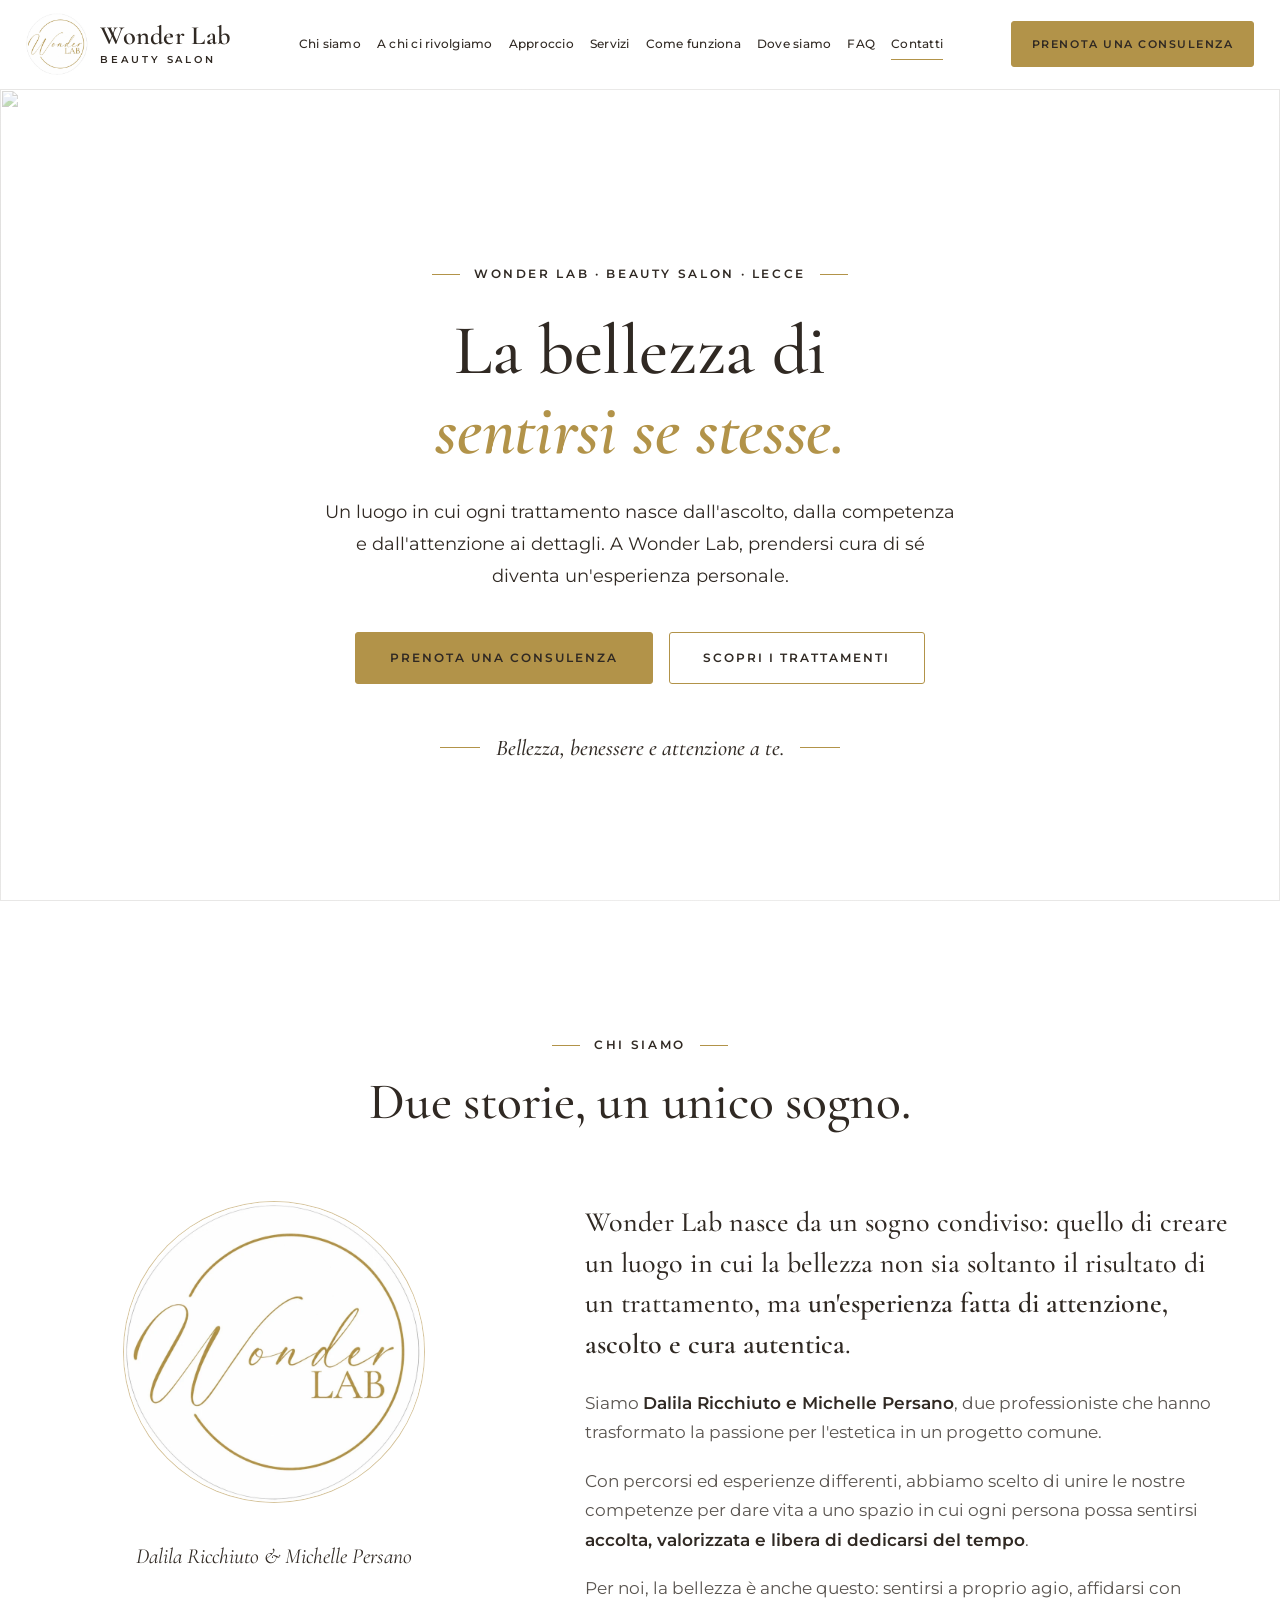
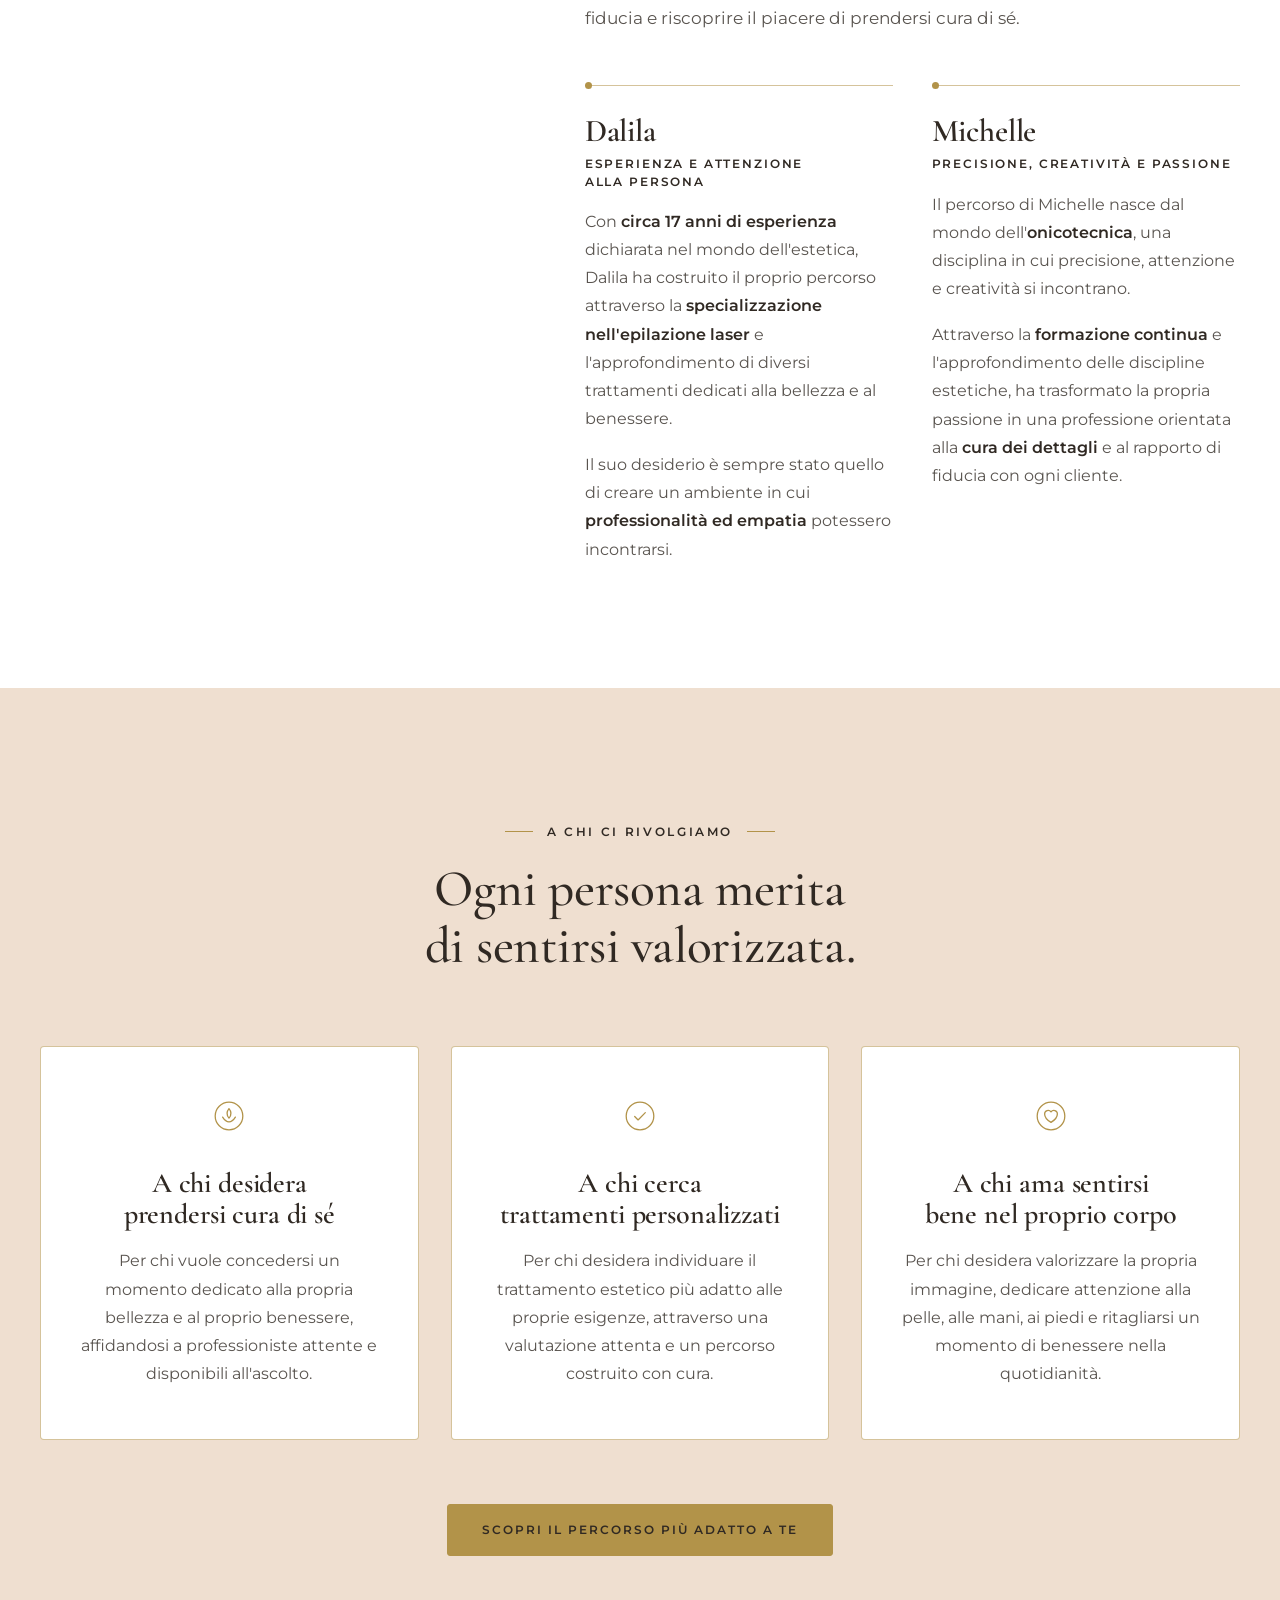
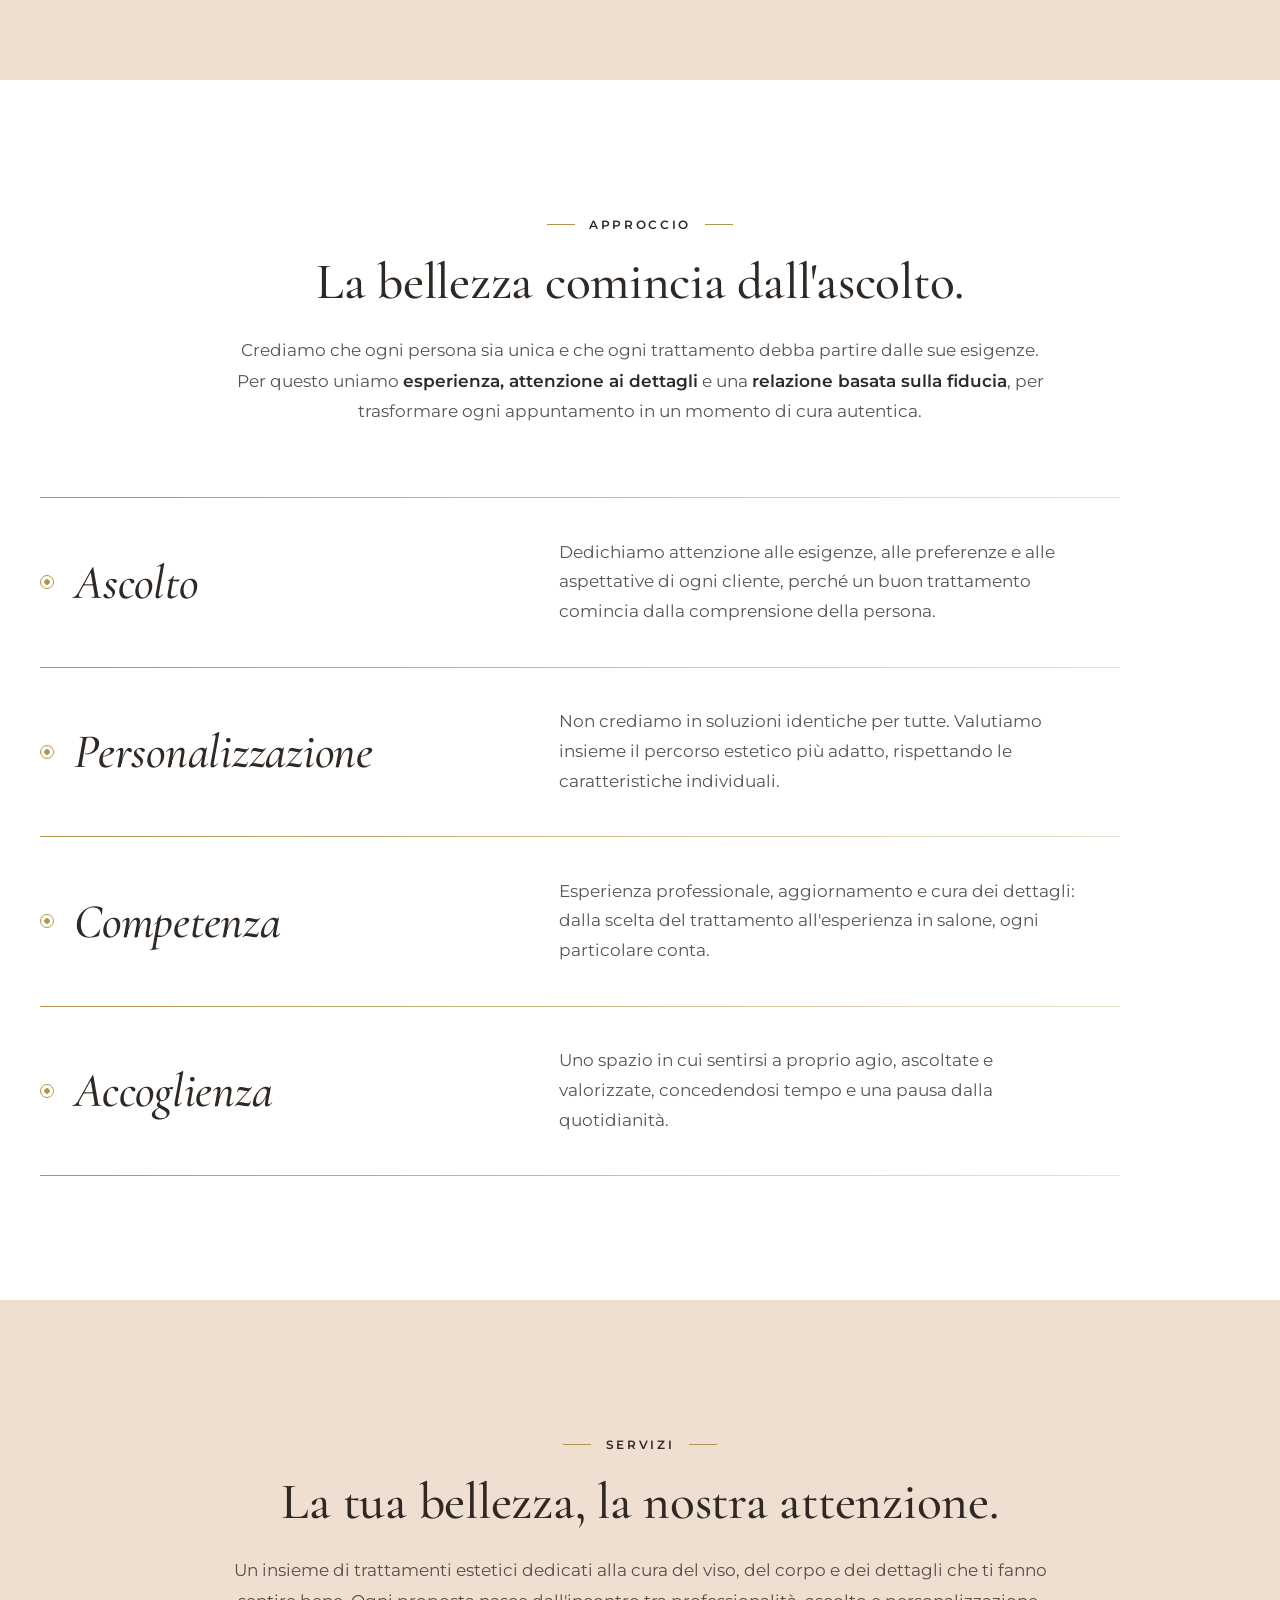
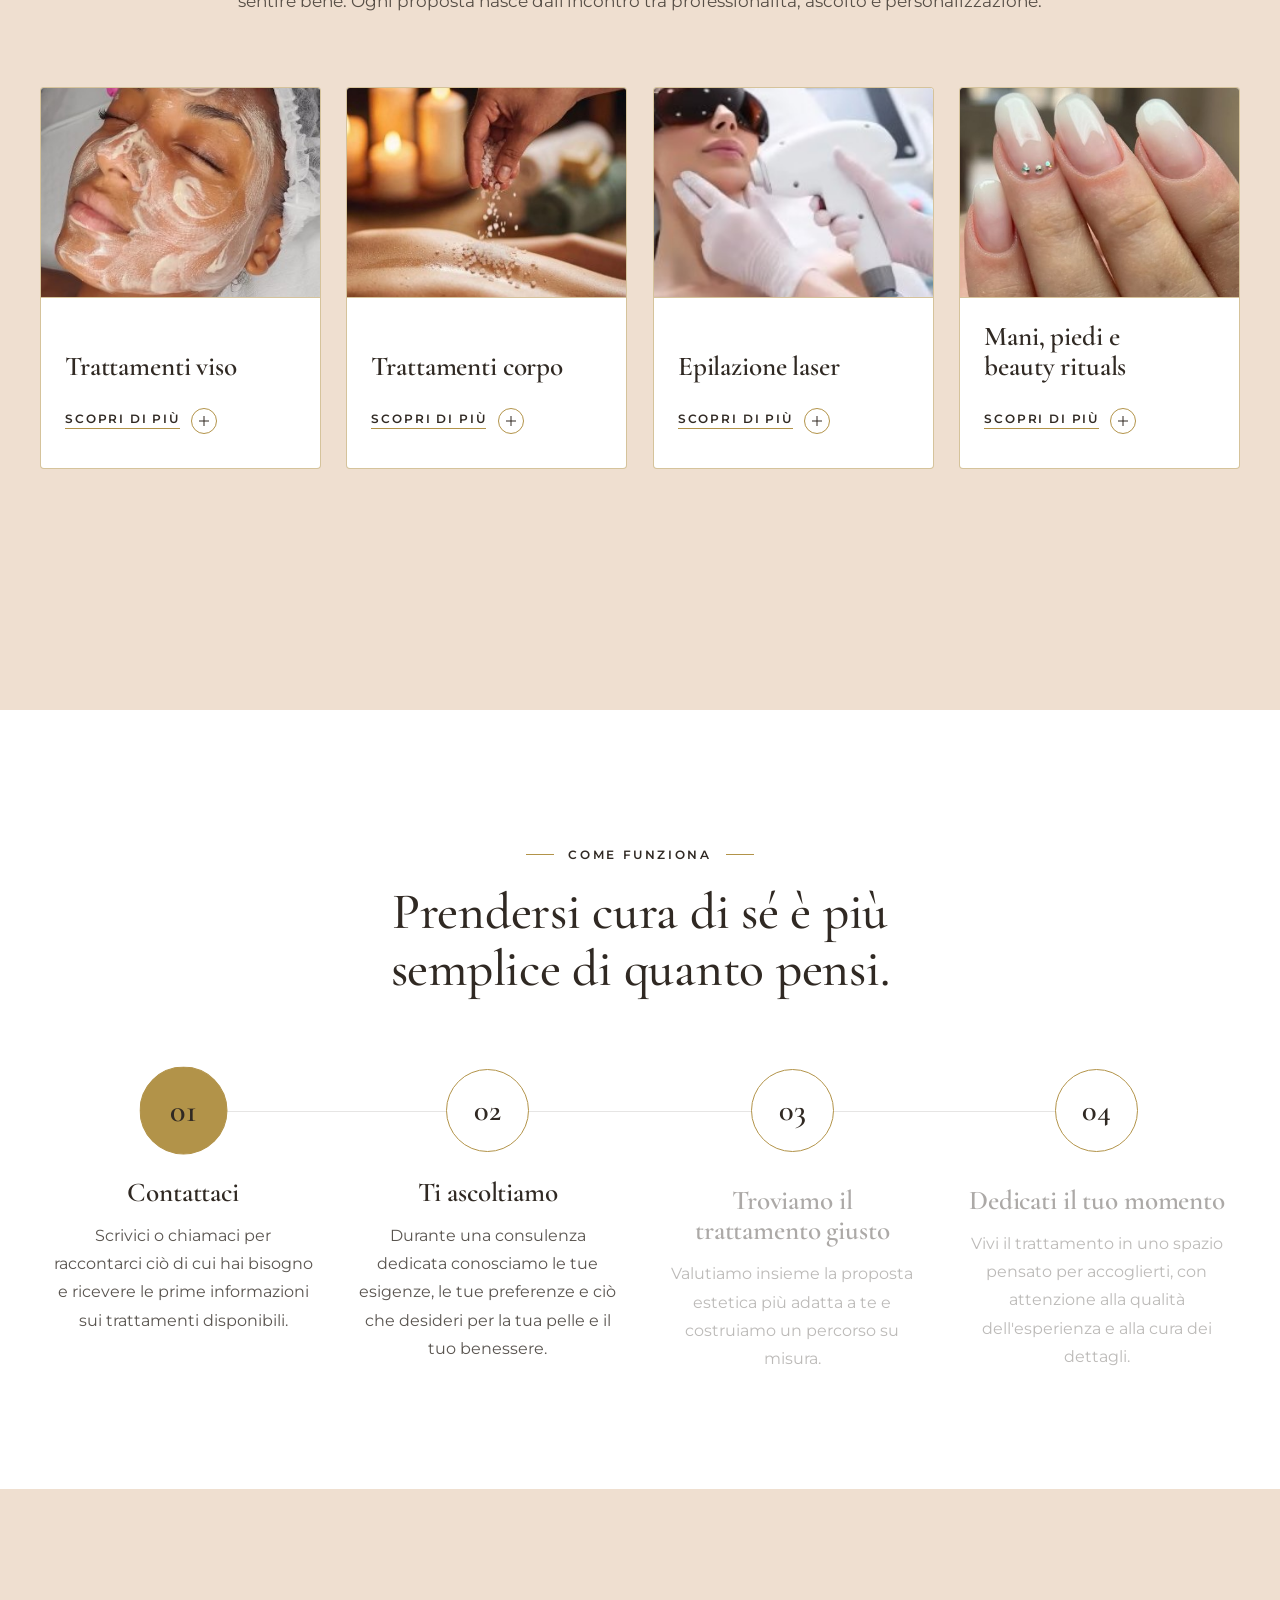
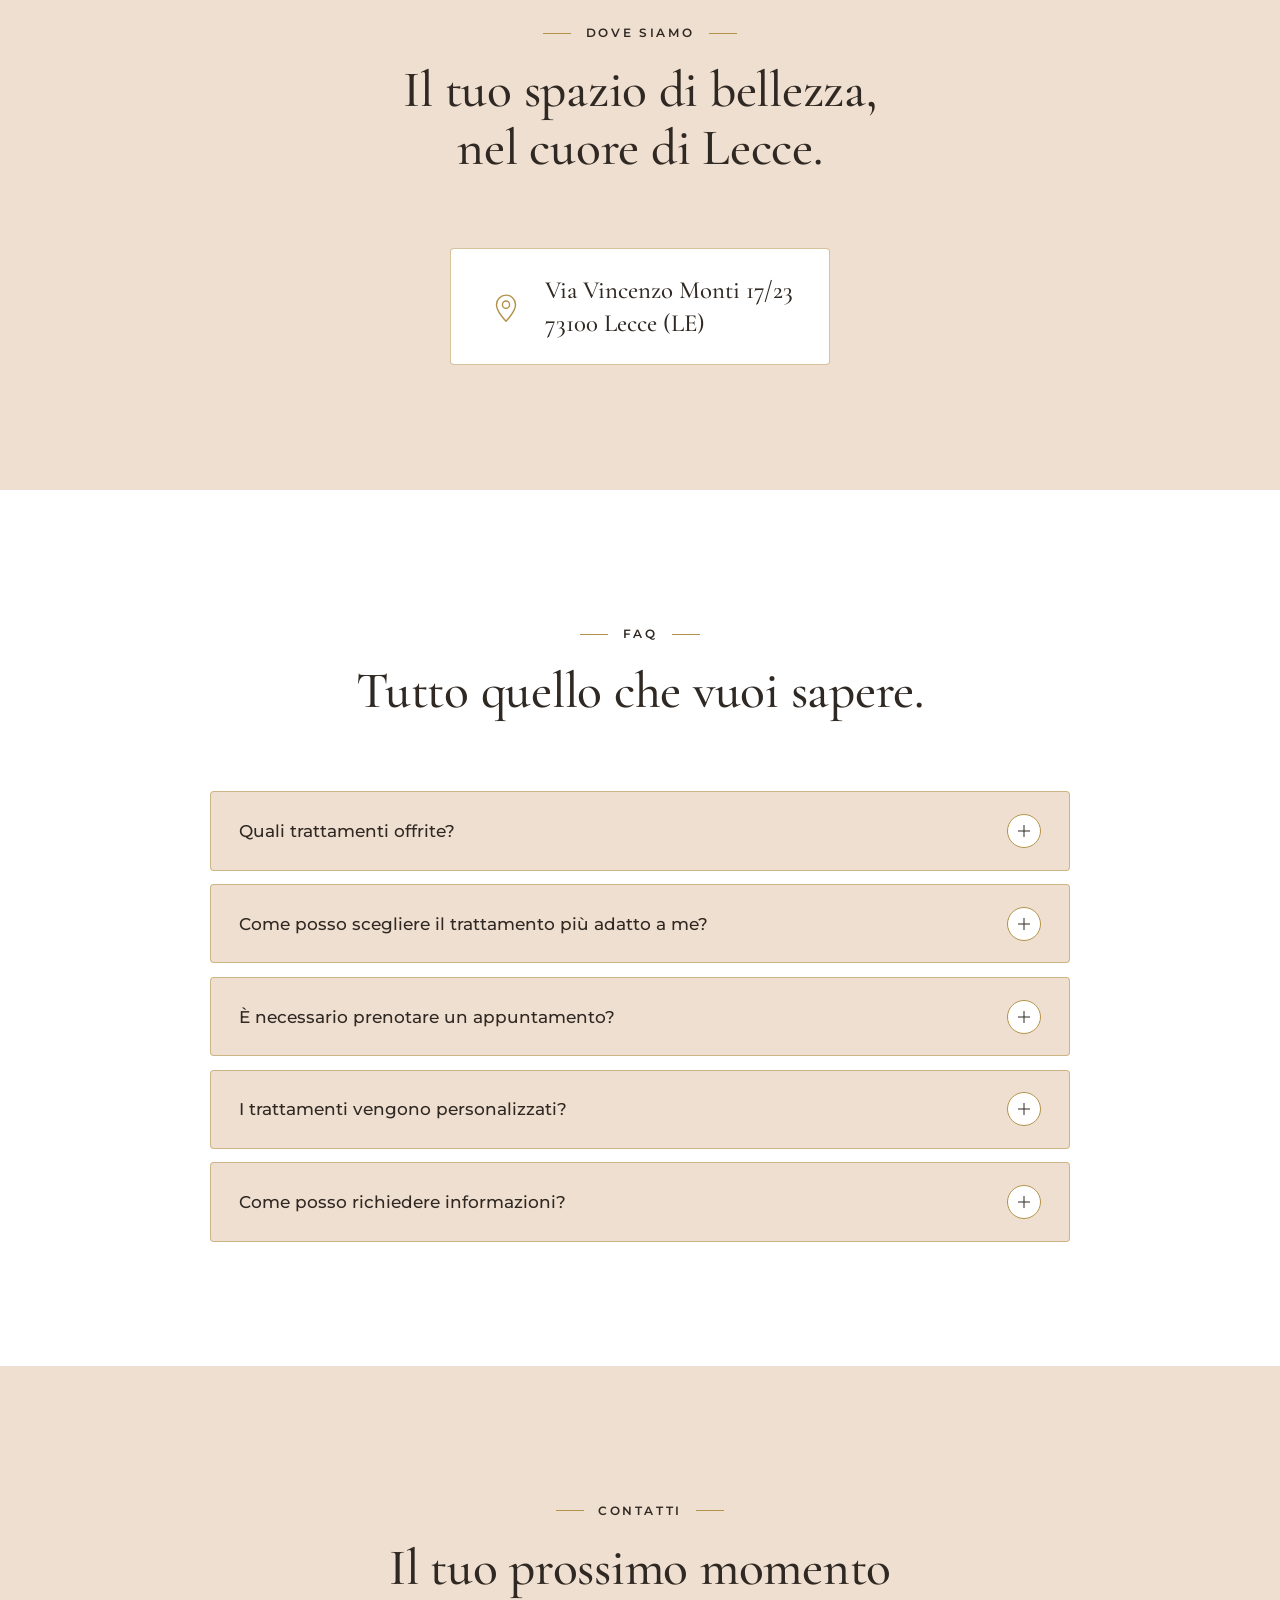
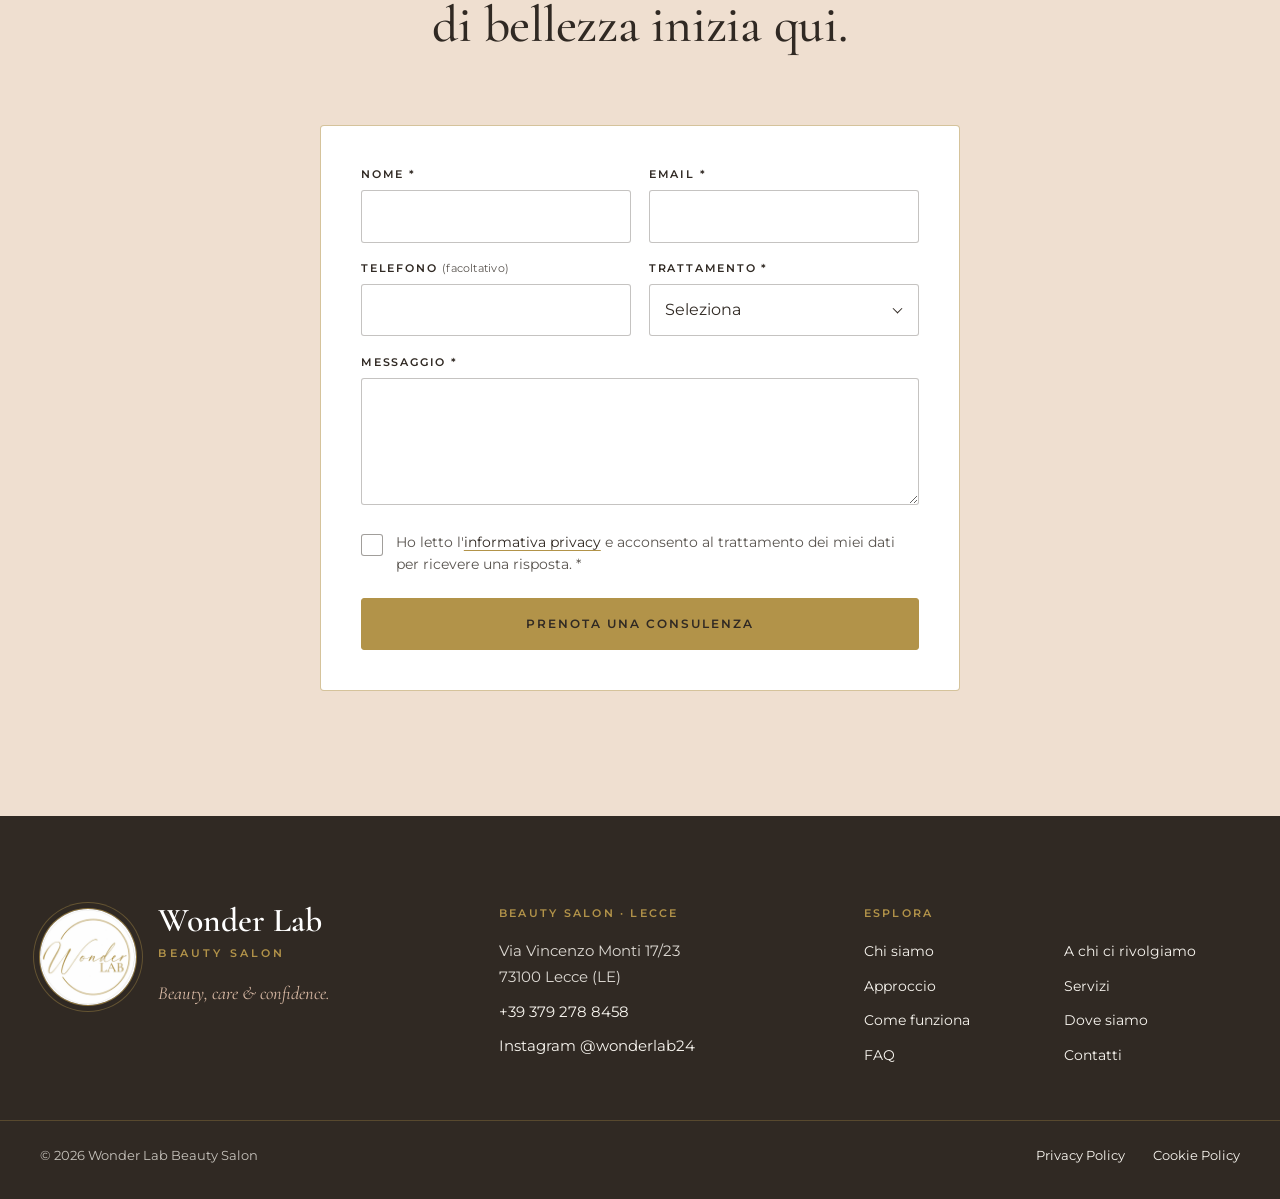
==== commit dd807e0b: "Hero a tutta sezione, logo più piccolo e nuovo Approccio - Nuova foto della hero (trattamento viso) " ====
--- a/index.html
+++ b/index.html
@@ -22,10 +22,10 @@
 
   <link rel="preconnect" href="https://images.unsplash.com">
   <link rel="preload" as="image"
-        imagesrcset="https://images.unsplash.com/photo-1552693673-1bf958298935?auto=format&fit=crop&w=800&q=70 800w,
-                     https://images.unsplash.com/photo-1552693673-1bf958298935?auto=format&fit=crop&w=1400&q=70 1400w,
-                     https://images.unsplash.com/photo-1552693673-1bf958298935?auto=format&fit=crop&w=2000&q=70 2000w"
-        imagesizes="(min-width: 1280px) 1240px, 100vw">
+        imagesrcset="https://images.unsplash.com/photo-1570172619644-dfd03ed5d881?auto=format&fit=crop&w=800&q=70 800w,
+                     https://images.unsplash.com/photo-1570172619644-dfd03ed5d881?auto=format&fit=crop&w=1400&q=70 1400w,
+                     https://images.unsplash.com/photo-1570172619644-dfd03ed5d881?auto=format&fit=crop&w=2400&q=70 2400w"
+        imagesizes="100vw">
 
   <link rel="stylesheet" href="css/styles.css">
   <script>document.documentElement.classList.add('js');</script>
@@ -109,15 +109,14 @@
 
     <!-- ============ 2. HERO ============ -->
     <section class="hero" aria-labelledby="hero-title">
-      <div class="container">
         <div class="hero-frame">
-          <!-- Immagine illustrativa temporanea: sostituire con una fotografia autentica di Wonder Lab -->
+          <!-- Immagine illustrativa temporanea a tutta sezione: sostituire con una fotografia autentica di Wonder Lab -->
           <img class="hero-img"
-               src="https://images.unsplash.com/photo-1552693673-1bf958298935?auto=format&fit=crop&w=1400&q=70"
-               srcset="https://images.unsplash.com/photo-1552693673-1bf958298935?auto=format&fit=crop&w=800&q=70 800w,
-                       https://images.unsplash.com/photo-1552693673-1bf958298935?auto=format&fit=crop&w=1400&q=70 1400w,
-                       https://images.unsplash.com/photo-1552693673-1bf958298935?auto=format&fit=crop&w=2000&q=70 2000w"
-               sizes="(min-width: 1280px) 1240px, 100vw"
+               src="https://images.unsplash.com/photo-1570172619644-dfd03ed5d881?auto=format&fit=crop&w=1400&q=70"
+               srcset="https://images.unsplash.com/photo-1570172619644-dfd03ed5d881?auto=format&fit=crop&w=800&q=70 800w,
+                       https://images.unsplash.com/photo-1570172619644-dfd03ed5d881?auto=format&fit=crop&w=1400&q=70 1400w,
+                       https://images.unsplash.com/photo-1570172619644-dfd03ed5d881?auto=format&fit=crop&w=2400&q=70 2400w"
+               sizes="100vw"
                alt="" width="2000" height="1333" fetchpriority="high" decoding="async">
           <div class="hero-overlay" aria-hidden="true"></div>
 
@@ -132,7 +131,6 @@
             <p class="hero-note"><span class="hairline" aria-hidden="true"></span>Bellezza, benessere e attenzione a te.<span class="hairline" aria-hidden="true"></span></p>
           </div>
         </div>
-      </div>
     </section>
 
     <!-- ============ 3. CHI SIAMO — sfondo bianco ============ -->
@@ -220,41 +218,27 @@
         </header>
 
         <!--
-          Racconto a scorrimento: a sinistra una grande parola editoriale (fissa durante lo scroll)
-          che cambia con un effetto "sipario"; a destra i 4 principi con bullet a perla.
-          Su mobile la parola grande diventa il titolo di ciascun principio.
+          Indice editoriale: 4 principi come righe di una rivista, separati da filetti oro
+          che si disegnano all'ingresso. Al passaggio del mouse la perla si accende e la parola scorre.
         -->
-        <div class="philo" id="philo">
-          <div class="philo-stage" aria-hidden="true">
-            <p class="philo-kicker">Il nostro modo di prenderci cura</p>
-            <div class="philo-words">
-              <span class="pw is-current">Ascolto</span>
-              <span class="pw">Personalizzazione</span>
-              <span class="pw">Competenza</span>
-              <span class="pw">Accoglienza</span>
-            </div>
-            <div class="philo-pearls"><span class="is-current"></span><span></span><span></span><span></span></div>
-          </div>
-
-          <ul class="philo-list" role="list">
-            <li class="pp is-current">
-              <h3>Ascolto</h3>
-              <p>Dedichiamo attenzione alle esigenze, alle preferenze e alle aspettative di ogni cliente, perché un buon trattamento comincia dalla comprensione della persona.</p>
-            </li>
-            <li class="pp">
-              <h3>Personalizzazione</h3>
-              <p>Non crediamo in soluzioni identiche per tutte. Valutiamo insieme il percorso estetico più adatto, rispettando le caratteristiche individuali.</p>
-            </li>
-            <li class="pp">
-              <h3>Competenza</h3>
-              <p>Esperienza professionale, aggiornamento e cura dei dettagli: dalla scelta del trattamento all'esperienza in salone, ogni particolare conta.</p>
-            </li>
-            <li class="pp">
-              <h3>Accoglienza</h3>
-              <p>Uno spazio in cui sentirsi a proprio agio, ascoltate e valorizzate, concedendosi tempo e una pausa dalla quotidianità.</p>
-            </li>
-          </ul>
-        </div>
+        <ul class="principles" role="list">
+          <li class="principle reveal">
+            <h3 class="principle-word">Ascolto</h3>
+            <p>Dedichiamo attenzione alle esigenze, alle preferenze e alle aspettative di ogni cliente, perché un buon trattamento comincia dalla comprensione della persona.</p>
+          </li>
+          <li class="principle reveal">
+            <h3 class="principle-word">Personalizzazione</h3>
+            <p>Non crediamo in soluzioni identiche per tutte. Valutiamo insieme il percorso estetico più adatto, rispettando le caratteristiche individuali.</p>
+          </li>
+          <li class="principle reveal">
+            <h3 class="principle-word">Competenza</h3>
+            <p>Esperienza professionale, aggiornamento e cura dei dettagli: dalla scelta del trattamento all'esperienza in salone, ogni particolare conta.</p>
+          </li>
+          <li class="principle reveal">
+            <h3 class="principle-word">Accoglienza</h3>
+            <p>Uno spazio in cui sentirsi a proprio agio, ascoltate e valorizzate, concedendosi tempo e una pausa dalla quotidianità.</p>
+          </li>
+        </ul>
       </div>
     </section>
 
--- a/css/styles.css
+++ b/css/styles.css
@@ -299,28 +299,32 @@
 /* =========================================================
    2. HERO
    ========================================================= */
-.hero { padding-top: clamp(1rem, 0.5rem + 1.5vw, 2rem); background: var(--white); }
+/* Immagine a tutta larghezza e tutta altezza della sezione */
+.hero { background: var(--white); }
 .hero-frame {
   position: relative;
   display: grid;
   place-items: center;
-  min-height: clamp(560px, 78vh, 760px);
+  width: 100%;
+  min-height: max(600px, calc(100vh - var(--header-h)));
+  min-height: max(600px, calc(100svh - var(--header-h)));
   overflow: hidden;
-  border-radius: var(--radius);
   isolation: isolate;
 }
 .hero-img {
   position: absolute; inset: 0;
   width: 100%; height: 100%;
   object-fit: cover;
-  object-position: 50% 30%;
+  object-position: 55% 35%;
   z-index: -2;
-  filter: saturate(.7) sepia(.12);
+  filter: saturate(.85) sepia(.06);
 }
 .hero-overlay {
   position: absolute; inset: 0;
   z-index: -1;
-  background: radial-gradient(ellipse 62% 62% at 50% 50%, rgba(255,255,255,.9) 0%, rgba(255,255,255,.8) 55%, rgba(255,255,255,.58) 100%);
+  background:
+    radial-gradient(ellipse 48% 58% at 50% 52%, rgba(255,255,255,.9) 0%, rgba(255,255,255,.78) 55%, rgba(255,255,255,.45) 100%),
+    linear-gradient(180deg, rgba(255,255,255,.25), rgba(255,255,255,0) 30%, rgba(255,255,255,0) 75%, rgba(255,255,255,.3));
 }
 .hero-content {
   text-align: center;
@@ -355,7 +359,7 @@
 .about-text { grid-area: text; }
 .about-circle {
   position: relative;
-  width: min(100%, 440px);
+  width: min(100%, 300px);
   aspect-ratio: 1;
   margin-inline: auto;
   border-radius: 50%;
@@ -394,116 +398,59 @@
 .audience-card p { color: var(--text-soft); font-size: .95em; }
 
 /* =========================================================
-   5. IL NOSTRO APPROCCIO — racconto a scorrimento (niente box, niente numeri)
-   ========================================================= */
-.philo {
+   5. IL NOSTRO APPROCCIO — indice editoriale (niente box, niente numeri)
+   ========================================================= */
+.principles { max-width: 1080px; margin-inline: auto; }
+.principle {
+  position: relative;
   display: grid;
-  grid-template-columns: minmax(0, 6fr) minmax(0, 5fr);
-  gap: clamp(2.5rem, 6vw, 7rem);
-  max-width: 1180px;
-  margin-inline: auto;
-}
-.philo-stage {
-  position: sticky;
-  top: calc(var(--header-h) + 8vh);
-  align-self: start;
-  min-height: 60vh;
+  grid-template-columns: minmax(0, 5fr) minmax(0, 6fr);
+  gap: clamp(1.5rem, 4vw, 4rem);
+  align-items: center;
+  padding-block: clamp(1.8rem, 1.4rem + 1.4vw, 2.6rem);
+}
+/* filetto oro che si disegna da sinistra a destra all'ingresso */
+.principle::before, .principle:last-child::after {
+  content: "";
+  position: absolute; left: 0; right: 0;
+  height: 1px;
+  background: linear-gradient(90deg, var(--gold), rgba(178,147,73,.25));
+  transform-origin: left center;
+  transition: transform 1.1s var(--ease) .1s;
+}
+.principle::before { top: 0; }
+.principle:last-child::after { bottom: 0; }
+.js .principle::before, .js .principle:last-child::after { transform: scaleX(0); }
+.js .principle.is-visible::before, .js .principle.is-visible:last-child::after { transform: scaleX(1); }
+
+.principle-word {
   display: flex;
-  flex-direction: column;
-  justify-content: center;
-  padding-block: 2rem;
-}
-/* filetto verticale oro che separa la "scena" dai principi */
-.philo-stage::after {
-  content: "";
-  position: absolute;
-  right: calc(clamp(2.5rem, 6vw, 7rem) / -2);
-  top: 10%; bottom: 10%;
-  width: 1px;
-  background: linear-gradient(180deg, transparent, var(--gold) 20%, var(--gold) 80%, transparent);
-  opacity: .6;
-}
-.philo-kicker {
+  align-items: center;
+  gap: 1.25rem;
   font-family: var(--serif);
   font-style: italic;
-  font-size: clamp(1.15rem, 1rem + .5vw, 1.45rem);
-  color: var(--espresso);
-  margin: 0 0 1rem;
-}
-.philo-words { position: relative; display: grid; }
-.pw {
-  grid-area: 1 / 1;
-  font-family: var(--serif);
   font-weight: 500;
-  font-style: italic;
-  font-size: clamp(3rem, 1.4rem + 4.6vw, 6.4rem);
-  line-height: 1.05;
-  letter-spacing: -.01em;
-  color: var(--espresso);
-  overflow-wrap: anywhere;
-  /* effetto sipario: la parola si svela dal basso verso l'alto */
-  clip-path: inset(100% 0 0 0);
-  transform: translateY(22px);
-  opacity: 0;
-  transition: clip-path .7s var(--ease), transform .7s var(--ease), opacity .5s var(--ease);
-}
-.pw.is-current { clip-path: inset(-10% -5% -20% -5%); transform: none; opacity: 1; }
-.pw::first-letter { color: var(--gold); }   /* capolettera in oro, testo grande */
-
-.philo-pearls {
-  position: relative;
-  display: flex;
-  gap: 2.1rem;
-  margin-top: 2.25rem;
-}
-.philo-pearls::before {      /* il filo che unisce le perle */
+  font-size: clamp(2rem, 1.5rem + 1.9vw, 3.2rem);
+  line-height: 1.1;
+  color: var(--espresso);
+  transition: transform .5s var(--ease);
+}
+/* bullet a perla */
+.principle-word::before {
   content: "";
-  position: absolute; left: 5px; right: 5px; top: 50%;
-  height: 1px; background: var(--line);
-}
-.philo-pearls span {
-  position: relative;
-  width: 11px; height: 11px;
-  border-radius: 50%;
-  border: 1px solid var(--gold);
-  background: var(--white);
-  transition: background-color .45s var(--ease), box-shadow .45s var(--ease), transform .45s var(--ease);
-}
-.philo-pearls span.is-current { background: var(--gold); transform: scale(1.25); box-shadow: 0 0 0 5px rgba(178,147,73,.16); }
-
-.philo-list { padding-block: 10vh; }
-.pp {
-  position: relative;
-  padding: 0 0 0 2.4rem;
-  min-height: 34vh;
-  display: flex;
-  flex-direction: column;
-  justify-content: center;
-}
-/* bullet a perla con alone */
-.pp::before {
-  content: "";
-  position: absolute;
-  left: 0; top: calc(50% - 3.3rem);
-  width: 13px; height: 13px;
+  flex: none;
+  width: 14px; height: 14px;
   border-radius: 50%;
   border: 1px solid var(--gold);
   background: radial-gradient(circle, var(--gold) 0 2.5px, transparent 3px);
   transition: background-color .45s var(--ease), box-shadow .45s var(--ease);
 }
-.pp h3 {
-  font-family: var(--sans);
-  font-size: .82rem;
-  font-weight: 600;
-  letter-spacing: .22em;
-  text-transform: uppercase;
-  line-height: 1.6;
-  margin-bottom: .8rem;
-}
-.pp p { color: var(--text-soft); margin: 0; max-width: 430px; }
-.js .pp { opacity: .35; transition: opacity .5s var(--ease); }
-.js .pp.is-current { opacity: 1; }
-.js .pp.is-current::before { background-color: rgba(178,147,73,.25); box-shadow: 0 0 0 6px rgba(178,147,73,.12); }
+.principle p { margin: 0; color: var(--text-soft); max-width: 520px; }
+
+@media (hover: hover) {
+  .principle:hover .principle-word { transform: translateX(10px); }
+  .principle:hover .principle-word::before { background-color: var(--gold); box-shadow: 0 0 0 6px rgba(178,147,73,.15); }
+}
 
 /* =========================================================
    6. I SERVIZI — 4 box identiche
@@ -868,31 +815,16 @@
 
 @media (max-width: 959px) {
   .about-grid { grid-template-columns: 1fr; grid-template-areas: "visual" "head" "text"; }
-  .about-visual { position: static; width: 100%; max-width: 380px; margin: 0 auto clamp(2.5rem, 6vw, 3.5rem); }
-  .about-circle { width: min(100%, 380px); }
+  .about-visual { position: static; width: 100%; max-width: 240px; margin: 0 auto clamp(2rem, 5vw, 3rem); }
+  .about-circle { width: min(100%, 220px); }
+  .about-caption { margin-top: 1.4rem; font-size: 1.2rem; }
   .about-text { max-width: 680px; margin-inline: auto; }
 
   .audience-grid { grid-template-columns: 1fr; max-width: 560px; margin-inline: auto; }
 
-  /* Approccio su mobile: ogni principio ha la sua grande parola editoriale */
-  .philo { grid-template-columns: 1fr; max-width: 560px; gap: 0; }
-  .philo-stage { display: none; }
-  .philo-list { padding-block: 0; border-left: 1px solid var(--line); margin-left: 6px; }
-  .pp { min-height: 0; padding: 0 0 2.75rem 2rem; }
-  .pp:last-child { padding-bottom: 0; }
-  .pp::before { left: -7px; top: .85rem; background-color: var(--white); }
-  .pp h3 {
-    font-family: var(--serif);
-    font-size: clamp(2.1rem, 1.6rem + 2.4vw, 2.8rem);
-    font-style: italic;
-    font-weight: 500;
-    letter-spacing: 0;
-    text-transform: none;
-    line-height: 1.1;
-    margin-bottom: .7rem;
-  }
-  .pp h3::first-letter { color: var(--gold); }
-  .js .pp { opacity: .45; }
+  /* Approccio su mobile: parola sopra, testo sotto */
+  .principle { grid-template-columns: 1fr; gap: .8rem; }
+  .principle p { padding-left: calc(14px + 1.25rem); }
 
   /* Percorso verticale */
   .journey-steps { grid-template-columns: 1fr; gap: 0; max-width: 560px; margin-inline: auto; }
@@ -913,8 +845,7 @@
 
 @media (max-width: 599px) {
   .services-grid { grid-template-columns: 1fr; max-width: 440px; margin-inline: auto; }
-  .hero-frame { min-height: 0; }
-  .hero-img { object-position: 45% 30%; }
+  .hero-img { object-position: 52% 35%; }
   .hero-content { padding-inline: 1.1rem; }
   .eyebrow { letter-spacing: .16em; gap: .6rem; font-size: .68rem; }
   .eyebrow::before, .eyebrow::after { width: 18px; }
